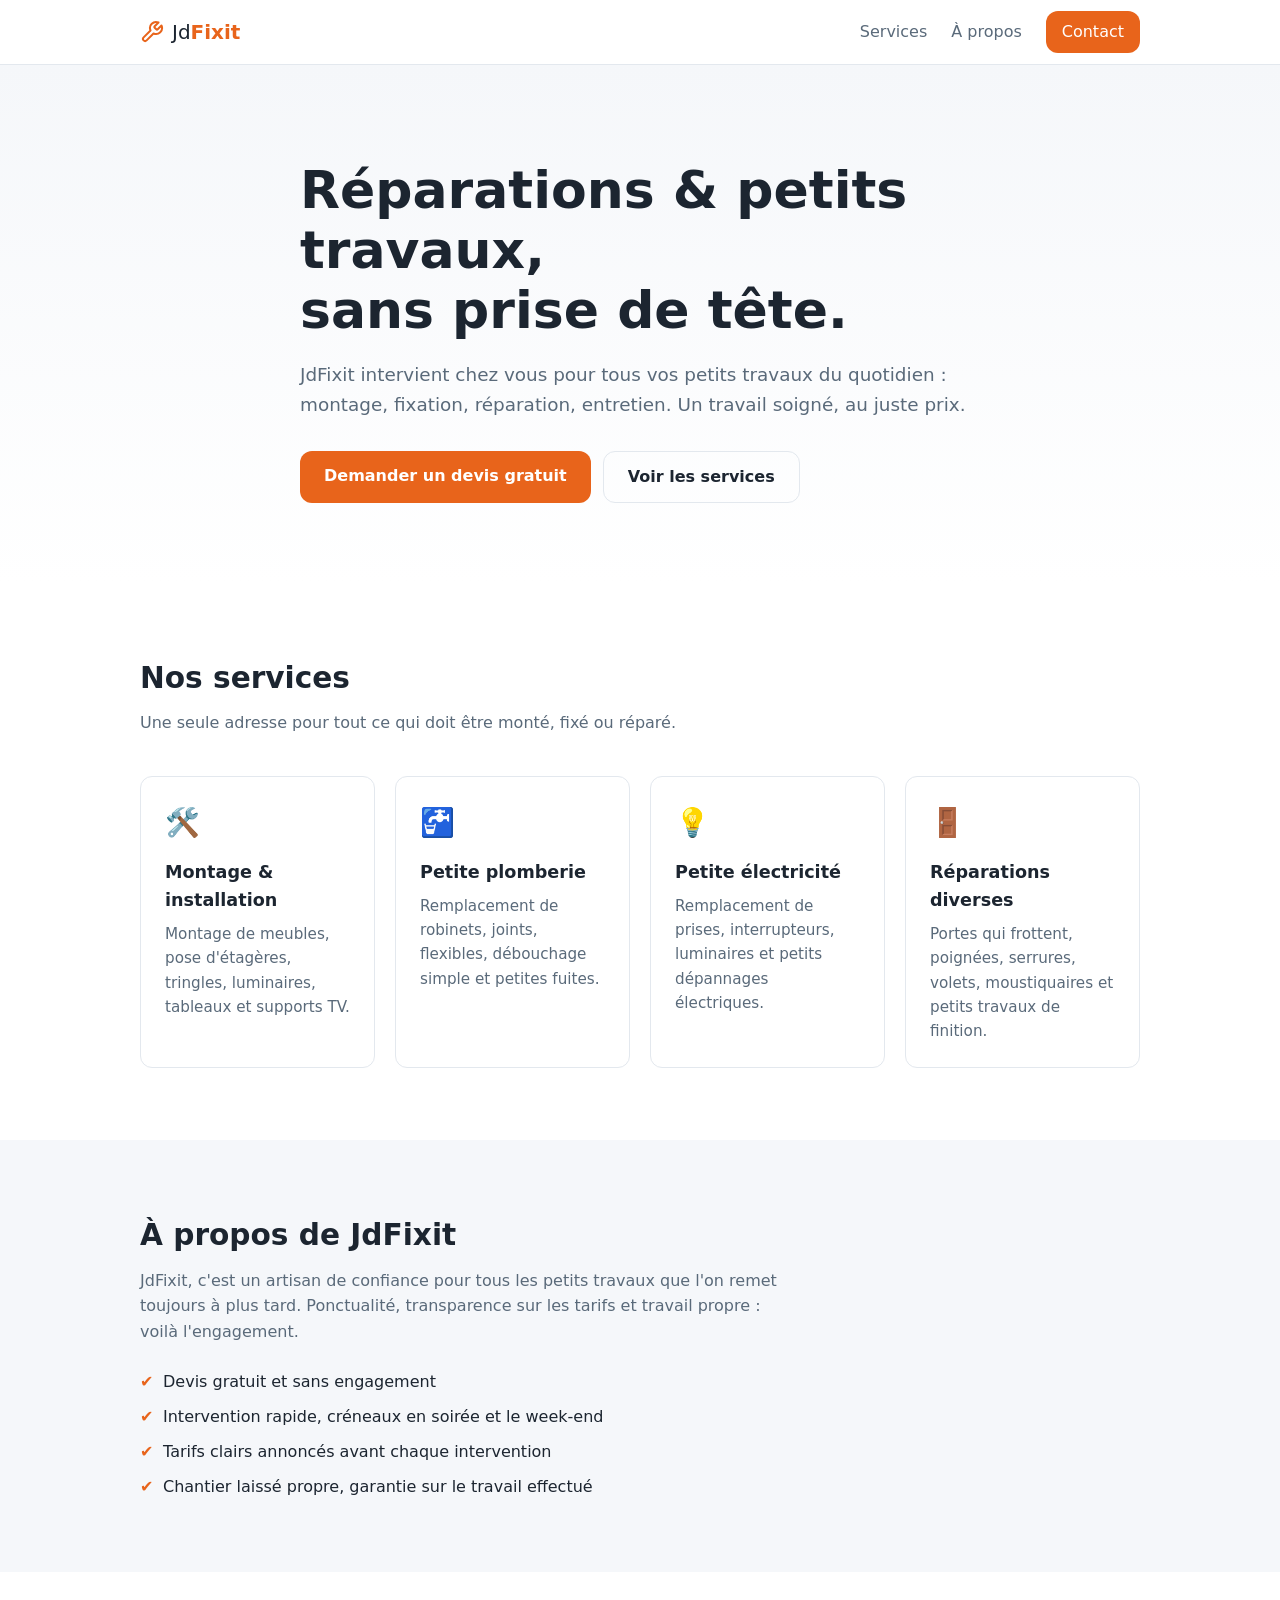
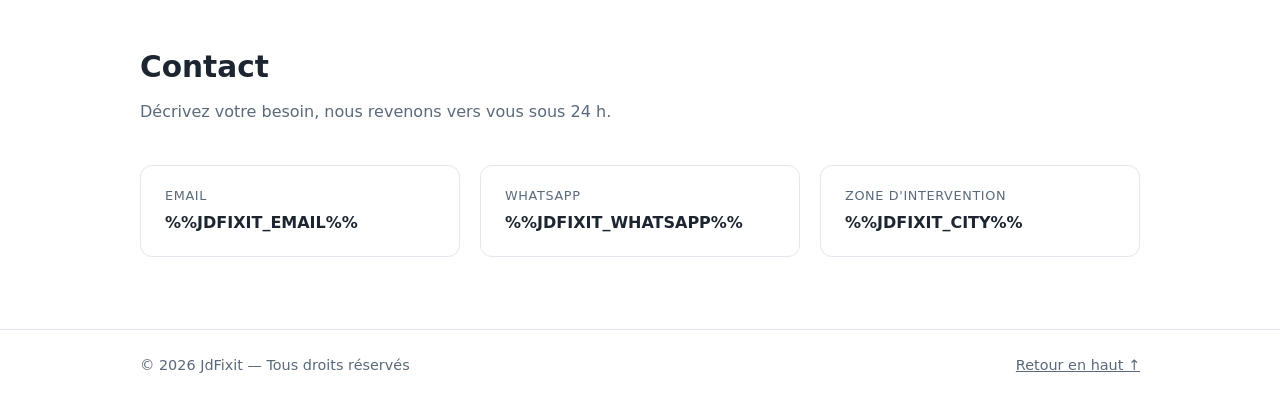
==== index.html @ 756364ed "Injection des coordonnées via variables d'environnement Vercel au build Les coordonnées (JDFIXIT_EMA" ====
<!DOCTYPE html>
<html lang="fr">
<head>
  <meta charset="UTF-8">
  <meta name="viewport" content="width=device-width, initial-scale=1.0">
  <meta name="description" content="JdFixit — Petits travaux, réparations et bricolage à domicile. Intervention rapide, travail soigné, devis gratuit.">
  <title>JdFixit — Réparations &amp; petits travaux à domicile</title>
  <link rel="icon" href="favicon.svg" type="image/svg+xml">
  <link rel="stylesheet" href="styles.css">
</head>
<body>

  <header class="site-header">
    <nav class="container nav">
      <a href="#" class="brand">
        <svg class="brand-icon" viewBox="0 0 24 24" fill="none" stroke="currentColor" stroke-width="2" stroke-linecap="round" stroke-linejoin="round" aria-hidden="true">
          <path d="M14.7 6.3a1 1 0 0 0 0 1.4l1.6 1.6a1 1 0 0 0 1.4 0l3.77-3.77a6 6 0 0 1-7.94 7.94l-6.91 6.91a2.12 2.12 0 0 1-3-3l6.91-6.91a6 6 0 0 1 7.94-7.94l-3.76 3.76z"/>
        </svg>
        <span>Jd<strong>Fixit</strong></span>
      </a>
      <ul class="nav-links">
        <li><a href="#services">Services</a></li>
        <li><a href="#apropos">À propos</a></li>
        <li><a href="#contact" class="btn btn-small">Contact</a></li>
      </ul>
    </nav>
  </header>

  <main>
    <section class="hero">
      <div class="container hero-inner">
        <h1>Réparations &amp; petits travaux,<br>sans prise de tête.</h1>
        <p class="lead">
          JdFixit intervient chez vous pour tous vos petits travaux du quotidien :
          montage, fixation, réparation, entretien. Un travail soigné, au juste prix.
        </p>
        <div class="hero-actions">
          <a href="#contact" class="btn">Demander un devis gratuit</a>
          <a href="#services" class="btn btn-ghost">Voir les services</a>
        </div>
      </div>
    </section>

    <section id="services" class="section">
      <div class="container">
        <h2>Nos services</h2>
        <p class="section-intro">Une seule adresse pour tout ce qui doit être monté, fixé ou réparé.</p>
        <div class="cards">
          <article class="card">
            <div class="card-icon">🛠️</div>
            <h3>Montage &amp; installation</h3>
            <p>Montage de meubles, pose d'étagères, tringles, luminaires, tableaux et supports TV.</p>
          </article>
          <article class="card">
            <div class="card-icon">🚰</div>
            <h3>Petite plomberie</h3>
            <p>Remplacement de robinets, joints, flexibles, débouchage simple et petites fuites.</p>
          </article>
          <article class="card">
            <div class="card-icon">💡</div>
            <h3>Petite électricité</h3>
            <p>Remplacement de prises, interrupteurs, luminaires et petits dépannages électriques.</p>
          </article>
          <article class="card">
            <div class="card-icon">🚪</div>
            <h3>Réparations diverses</h3>
            <p>Portes qui frottent, poignées, serrures, volets, moustiquaires et petits travaux de finition.</p>
          </article>
        </div>
      </div>
    </section>

    <section id="apropos" class="section section-alt">
      <div class="container about">
        <h2>À propos de JdFixit</h2>
        <p>
          JdFixit, c'est un artisan de confiance pour tous les petits travaux que l'on
          remet toujours à plus tard. Ponctualité, transparence sur les tarifs et
          travail propre : voilà l'engagement.
        </p>
        <ul class="checklist">
          <li>Devis gratuit et sans engagement</li>
          <li>Intervention rapide, créneaux en soirée et le week-end</li>
          <li>Tarifs clairs annoncés avant chaque intervention</li>
          <li>Chantier laissé propre, garantie sur le travail effectué</li>
        </ul>
      </div>
    </section>

    <section id="contact" class="section">
      <div class="container contact">
        <h2>Contact</h2>
        <p class="section-intro">Décrivez votre besoin, nous revenons vers vous sous 24&nbsp;h.</p>
        <div class="contact-grid">
          <a class="contact-item" href="mailto:%%JDFIXIT_EMAIL%%">
            <span class="contact-label">Email</span>
            <span class="contact-value">%%JDFIXIT_EMAIL%%</span>
          </a>
          <a class="contact-item" href="%%JDFIXIT_WHATSAPP_LINK%%" target="_blank" rel="noopener">
            <span class="contact-label">WhatsApp</span>
            <span class="contact-value">%%JDFIXIT_WHATSAPP%%</span>
          </a>
          <div class="contact-item">
            <span class="contact-label">Zone d'intervention</span>
            <span class="contact-value">%%JDFIXIT_CITY%%</span>
          </div>
        </div>
      </div>
    </section>
  </main>

  <footer class="site-footer">
    <div class="container footer-inner">
      <span>© 2026 JdFixit — Tous droits réservés</span>
      <a href="#">Retour en haut ↑</a>
    </div>
  </footer>

</body>
</html>
---- styles.css ----
:root {
  --bg: #ffffff;
  --bg-alt: #f5f7fa;
  --text: #1c2530;
  --text-muted: #5a6a7a;
  --accent: #e8641b;
  --accent-dark: #c94f0e;
  --border: #e3e8ee;
  --radius: 12px;
}

* { margin: 0; padding: 0; box-sizing: border-box; }

html { scroll-behavior: smooth; }

body {
  font-family: system-ui, -apple-system, "Segoe UI", Roboto, sans-serif;
  color: var(--text);
  background: var(--bg);
  line-height: 1.6;
}

.container {
  max-width: 1040px;
  margin: 0 auto;
  padding: 0 1.25rem;
}

/* Header */
.site-header {
  position: sticky;
  top: 0;
  background: rgba(255, 255, 255, 0.92);
  backdrop-filter: blur(8px);
  border-bottom: 1px solid var(--border);
  z-index: 10;
}

.nav {
  display: flex;
  align-items: center;
  justify-content: space-between;
  height: 64px;
}

.brand {
  display: flex;
  align-items: center;
  gap: 0.5rem;
  font-size: 1.25rem;
  text-decoration: none;
  color: var(--text);
}

.brand strong { color: var(--accent); }

.brand-icon {
  width: 24px;
  height: 24px;
  color: var(--accent);
}

.nav-links {
  display: flex;
  align-items: center;
  gap: 1.5rem;
  list-style: none;
}

.nav-links a {
  text-decoration: none;
  color: var(--text-muted);
  font-weight: 500;
}

.nav-links a:hover { color: var(--text); }

/* Buttons */
.btn {
  display: inline-block;
  background: var(--accent);
  color: #fff !important;
  padding: 0.75rem 1.5rem;
  border-radius: var(--radius);
  text-decoration: none;
  font-weight: 600;
  transition: background 0.15s ease;
}

.btn:hover { background: var(--accent-dark); }

.btn-small { padding: 0.5rem 1rem; }

.btn-ghost {
  background: transparent;
  color: var(--text) !important;
  border: 1px solid var(--border);
}

.btn-ghost:hover { background: var(--bg-alt); }

/* Hero */
.hero {
  padding: 6rem 0 5rem;
  background: linear-gradient(180deg, var(--bg-alt) 0%, var(--bg) 100%);
}

.hero-inner { max-width: 720px; }

.hero h1 {
  font-size: clamp(2rem, 5vw, 3.25rem);
  line-height: 1.15;
  margin-bottom: 1.25rem;
}

.lead {
  font-size: 1.15rem;
  color: var(--text-muted);
  margin-bottom: 2rem;
}

.hero-actions {
  display: flex;
  flex-wrap: wrap;
  gap: 0.75rem;
}

/* Sections */
.section { padding: 4.5rem 0; }

.section-alt { background: var(--bg-alt); }

.section h2 {
  font-size: 1.85rem;
  margin-bottom: 0.5rem;
}

.section-intro {
  color: var(--text-muted);
  margin-bottom: 2.5rem;
}

/* Service cards */
.cards {
  display: grid;
  grid-template-columns: repeat(auto-fit, minmax(220px, 1fr));
  gap: 1.25rem;
}

.card {
  border: 1px solid var(--border);
  border-radius: var(--radius);
  padding: 1.5rem;
  background: var(--bg);
}

.card-icon { font-size: 1.75rem; margin-bottom: 0.75rem; }

.card h3 { font-size: 1.1rem; margin-bottom: 0.5rem; }

.card p { color: var(--text-muted); font-size: 0.95rem; }

/* About */
.about p {
  max-width: 640px;
  color: var(--text-muted);
  margin-bottom: 1.5rem;
}

.checklist {
  list-style: none;
  display: grid;
  gap: 0.6rem;
}

.checklist li::before {
  content: "✔";
  color: var(--accent);
  font-weight: 700;
  margin-right: 0.6rem;
}

/* Contact */
.contact-grid {
  display: grid;
  grid-template-columns: repeat(auto-fit, minmax(220px, 1fr));
  gap: 1.25rem;
}

.contact-item {
  display: flex;
  flex-direction: column;
  gap: 0.25rem;
  border: 1px solid var(--border);
  border-radius: var(--radius);
  padding: 1.25rem 1.5rem;
  text-decoration: none;
  color: var(--text);
}

a.contact-item:hover { border-color: var(--accent); }

.contact-label {
  font-size: 0.8rem;
  text-transform: uppercase;
  letter-spacing: 0.05em;
  color: var(--text-muted);
}

.contact-value { font-weight: 600; }

/* Footer */
.site-footer {
  border-top: 1px solid var(--border);
  padding: 1.5rem 0;
  font-size: 0.9rem;
  color: var(--text-muted);
}

.footer-inner {
  display: flex;
  justify-content: space-between;
  flex-wrap: wrap;
  gap: 0.5rem;
}

.site-footer a { color: var(--text-muted); }

/* Mobile */
@media (max-width: 600px) {
  .nav-links { gap: 1rem; }
  .hero { padding: 4rem 0 3.5rem; }
  .section { padding: 3rem 0; }
}
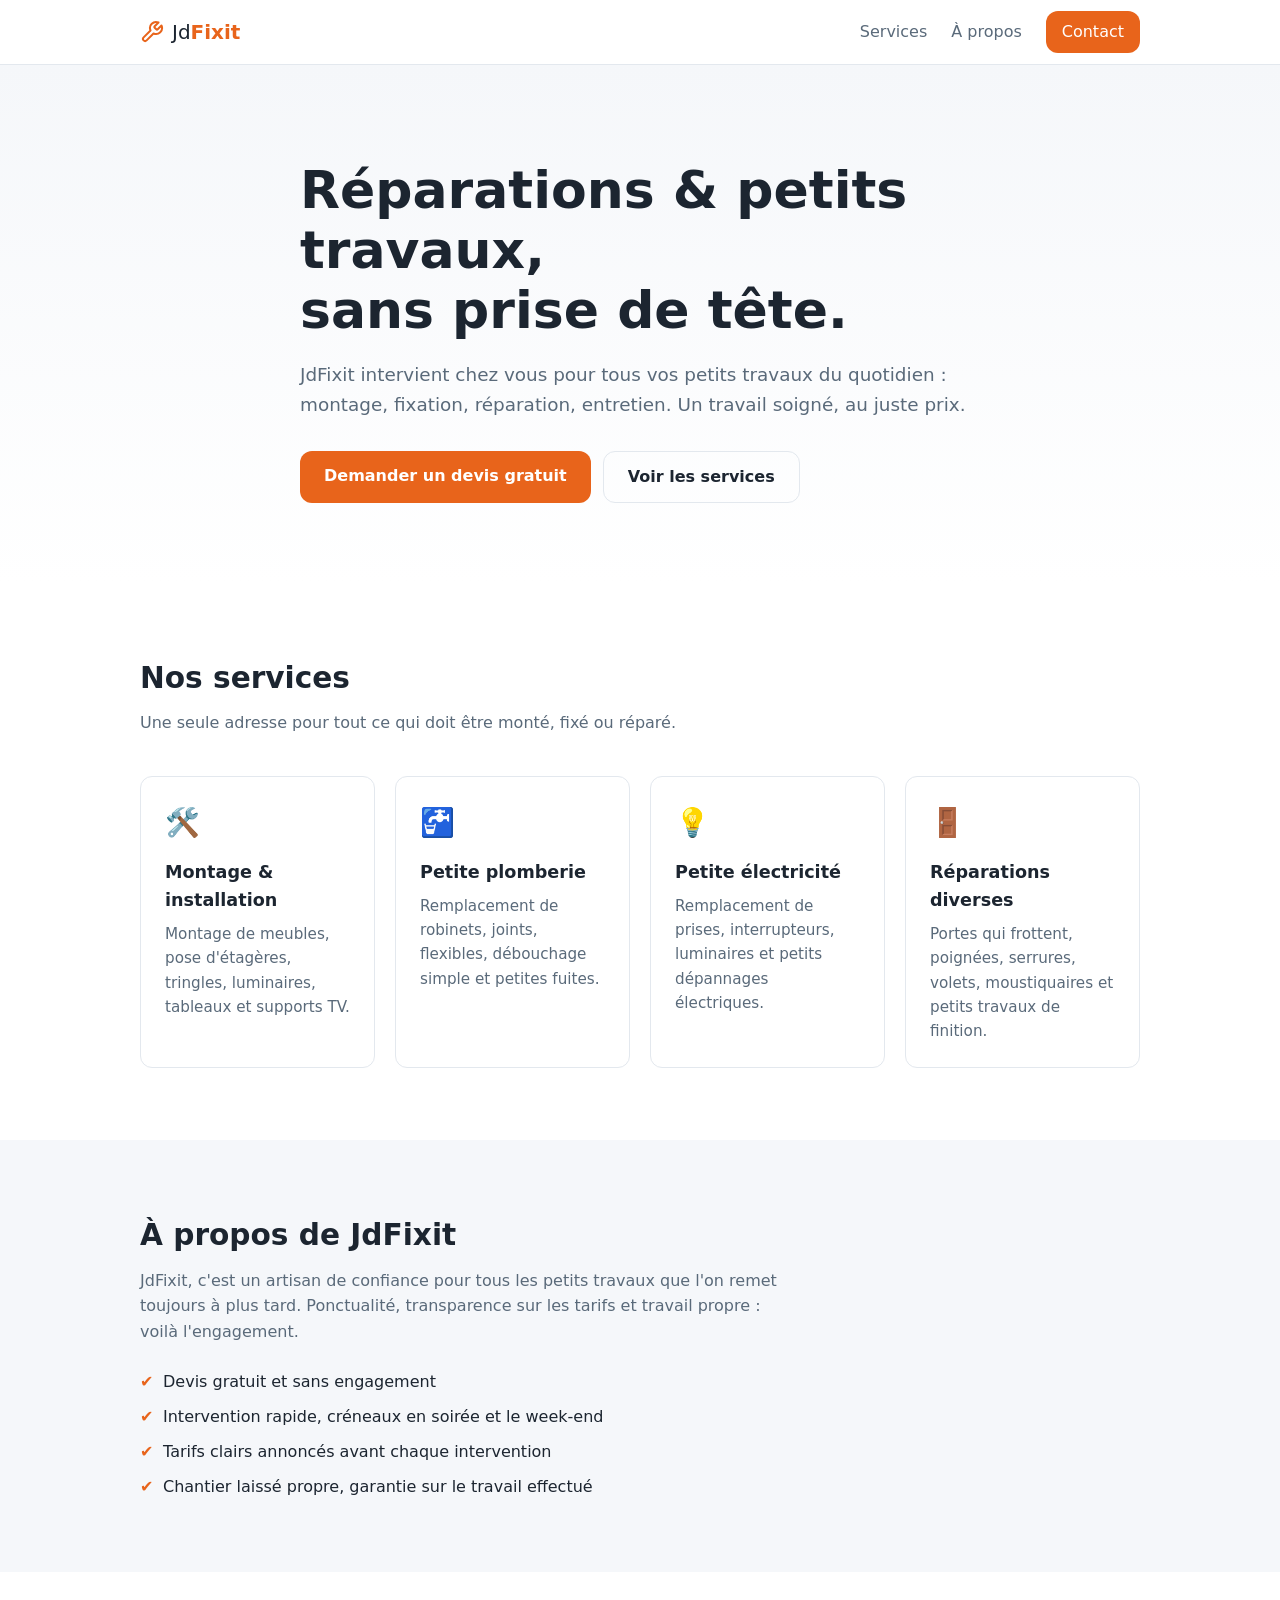
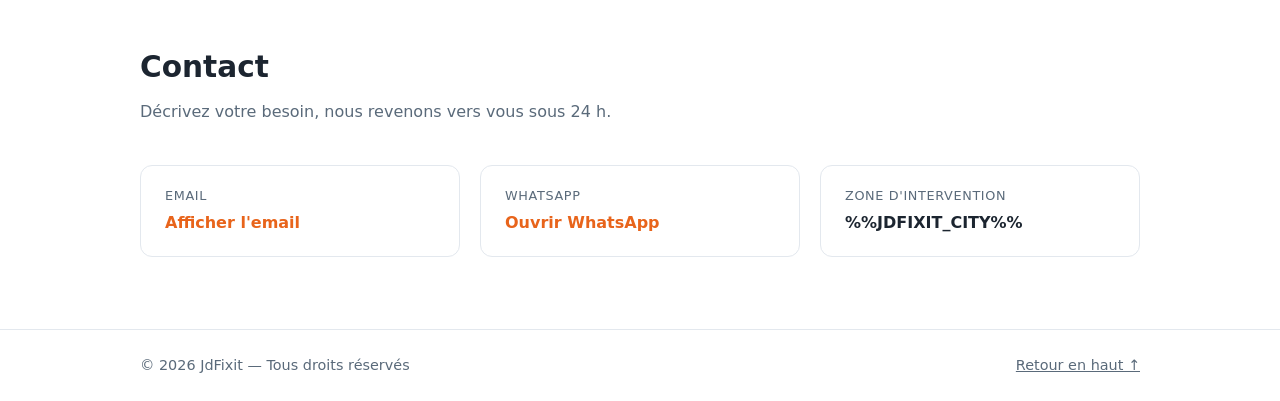
==== commit 48d6503b: "Protection anti-scraping des coordonnées de contact L'email et le numéro WhatsApp ne figurent plus e" ====
--- a/index.html
+++ b/index.html
@@ -91,20 +91,23 @@
       <div class="container contact">
         <h2>Contact</h2>
         <p class="section-intro">Décrivez votre besoin, nous revenons vers vous sous 24&nbsp;h.</p>
-        <div class="contact-grid">
-          <a class="contact-item" href="mailto:%%JDFIXIT_EMAIL%%">
+        <div class="contact-grid" id="contact-cards" data-e="%%JDFIXIT_EMAIL_ENC%%" data-w="%%JDFIXIT_WA_ENC%%">
+          <div class="contact-item">
             <span class="contact-label">Email</span>
-            <span class="contact-value">%%JDFIXIT_EMAIL%%</span>
-          </a>
-          <a class="contact-item" href="%%JDFIXIT_WHATSAPP_LINK%%" target="_blank" rel="noopener">
+            <button class="reveal-btn" id="reveal-email" type="button">Afficher l'email</button>
+          </div>
+          <div class="contact-item">
             <span class="contact-label">WhatsApp</span>
-            <span class="contact-value">%%JDFIXIT_WHATSAPP%%</span>
-          </a>
+            <button class="reveal-btn" id="open-whatsapp" type="button">Ouvrir WhatsApp</button>
+          </div>
           <div class="contact-item">
             <span class="contact-label">Zone d'intervention</span>
             <span class="contact-value">%%JDFIXIT_CITY%%</span>
           </div>
         </div>
+        <noscript>
+          <p class="section-intro">Activez JavaScript pour afficher les coordonnées de contact.</p>
+        </noscript>
       </div>
     </section>
   </main>
@@ -116,5 +119,26 @@
     </div>
   </footer>
 
+  <script>
+    (function () {
+      var grid = document.getElementById('contact-cards');
+      // Les coordonnées sont encodées (base64 inversé) pour ne jamais
+      // apparaître en clair dans le HTML servi aux scrapers.
+      var dec = function (s) { return atob(s).split('').reverse().join(''); };
+
+      document.getElementById('reveal-email').addEventListener('click', function () {
+        var email = dec(grid.dataset.e);
+        var a = document.createElement('a');
+        a.href = 'mailto:' + email;
+        a.textContent = email;
+        a.className = 'contact-value';
+        this.replaceWith(a);
+      });
+
+      document.getElementById('open-whatsapp').addEventListener('click', function () {
+        window.open('https://wa.me/' + dec(grid.dataset.w), '_blank', 'noopener');
+      });
+    })();
+  </script>
 </body>
 </html>
--- a/styles.css
+++ b/styles.css
@@ -209,6 +209,19 @@
 
 .contact-value { font-weight: 600; }
 
+.reveal-btn {
+  background: none;
+  border: none;
+  padding: 0;
+  font: inherit;
+  font-weight: 600;
+  color: var(--accent);
+  cursor: pointer;
+  text-align: left;
+}
+
+.reveal-btn:hover { text-decoration: underline; }
+
 /* Footer */
 .site-footer {
   border-top: 1px solid var(--border);
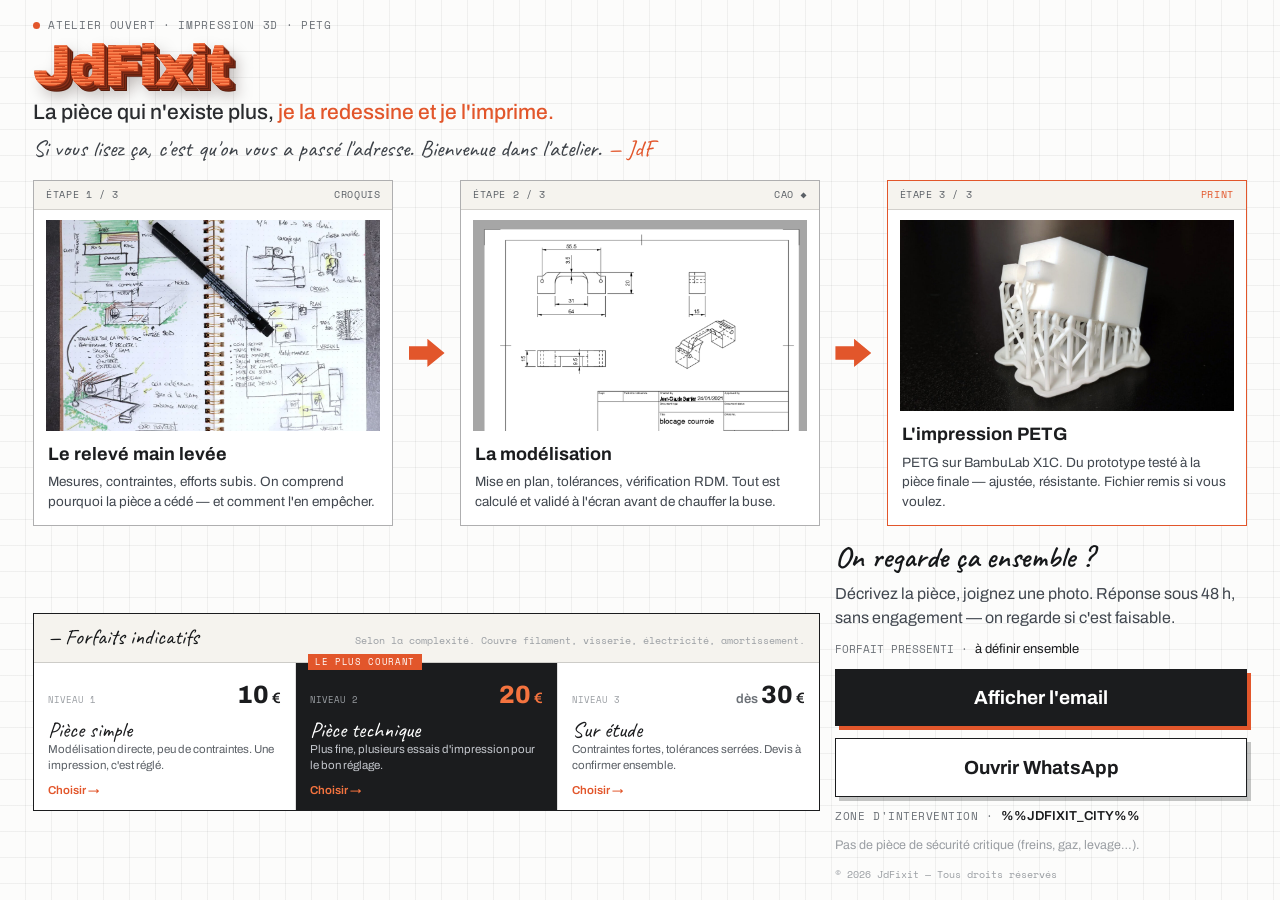
==== commit 7548d778: "Refonte du site selon le prototype Claude Design (atelier impression 3D) Le site reprend désormais l" ====
--- a/index.html
+++ b/index.html
@@ -3,121 +3,135 @@
 <head>
   <meta charset="UTF-8">
   <meta name="viewport" content="width=device-width, initial-scale=1.0">
-  <meta name="description" content="JdFixit — Petits travaux, réparations et bricolage à domicile. Intervention rapide, travail soigné, devis gratuit.">
-  <title>JdFixit — Réparations &amp; petits travaux à domicile</title>
+  <meta name="description" content="JdFixit — Atelier d'impression 3D. La pièce qui n'existe plus, je la redessine et je l'imprime : relevé coté, modélisation CAO, impression PETG. Forfaits dès 10 €.">
+  <title>JdFixit — La pièce qui n'existe plus, je la redessine et je l'imprime</title>
   <link rel="icon" href="favicon.svg" type="image/svg+xml">
+  <link rel="preconnect" href="https://fonts.googleapis.com">
+  <link rel="preconnect" href="https://fonts.gstatic.com" crossorigin>
+  <link href="https://fonts.googleapis.com/css2?family=Caveat:wght@400;500;600;700&family=Archivo:wght@300;400;500;600;700;800;900&family=Space+Mono:wght@400;700&display=swap" rel="stylesheet">
   <link rel="stylesheet" href="styles.css">
 </head>
 <body>
 
-  <header class="site-header">
-    <nav class="container nav">
-      <a href="#" class="brand">
-        <svg class="brand-icon" viewBox="0 0 24 24" fill="none" stroke="currentColor" stroke-width="2" stroke-linecap="round" stroke-linejoin="round" aria-hidden="true">
-          <path d="M14.7 6.3a1 1 0 0 0 0 1.4l1.6 1.6a1 1 0 0 0 1.4 0l3.77-3.77a6 6 0 0 1-7.94 7.94l-6.91 6.91a2.12 2.12 0 0 1-3-3l6.91-6.91a6 6 0 0 1 7.94-7.94l-3.76 3.76z"/>
-        </svg>
-        <span>Jd<strong>Fixit</strong></span>
-      </a>
-      <ul class="nav-links">
-        <li><a href="#services">Services</a></li>
-        <li><a href="#apropos">À propos</a></li>
-        <li><a href="#contact" class="btn btn-small">Contact</a></li>
-      </ul>
-    </nav>
+  <!-- En-tête mobile : logo + compteur + barre de progression -->
+  <header class="m-header">
+    <div class="m-header-row">
+      <span class="logo logo-header"><span class="logo-base">JdFixit</span><span class="logo-top" aria-hidden="true">JdFixit</span></span>
+      <span class="m-counter mono" id="panel-counter">01 / 06</span>
+    </div>
+    <div class="m-progress"><div class="m-progress-fill" id="panel-progress"></div></div>
   </header>
 
-  <main>
-    <section class="hero">
-      <div class="container hero-inner">
-        <h1>Réparations &amp; petits travaux,<br>sans prise de tête.</h1>
-        <p class="lead">
-          JdFixit intervient chez vous pour tous vos petits travaux du quotidien :
-          montage, fixation, réparation, entretien. Un travail soigné, au juste prix.
-        </p>
-        <div class="hero-actions">
-          <a href="#contact" class="btn">Demander un devis gratuit</a>
-          <a href="#services" class="btn btn-ghost">Voir les services</a>
+  <main class="track" id="track">
+
+    <!-- Panneau 1 · identité -->
+    <section class="panel p-hero">
+      <p class="badge mono">ATELIER OUVERT · IMPRESSION 3D · PETG</p>
+      <h1 class="logo logo-hero"><span class="logo-base">JdFixit</span><span class="logo-top" aria-hidden="true">JdFixit</span></h1>
+      <p class="tagline">La pièce qui n'existe plus, <span class="accent">je la redessine et je l'imprime.</span></p>
+      <p class="note hand">Si vous lisez ça, c'est qu'on vous a passé l'adresse. Bienvenue dans l'atelier. <span class="accent">— JdF</span></p>
+      <p class="swipe-hint mono" aria-hidden="true"><span>GLISSEZ POUR SUIVRE LE PROCÉDÉ</span><span class="swipe-arrow">→</span></p>
+    </section>
+
+    <!-- Panneau 2 · étape 1 -->
+    <section class="panel p-step">
+      <span class="step-num" aria-hidden="true">1</span>
+      <article class="step">
+        <header class="step-head mono"><span>ÉTAPE 1 / 3</span><span class="sh-sep" aria-hidden="true">·</span><span>CROQUIS</span></header>
+        <figure class="step-figure"><img src="assets/etape-1-croquis.webp" alt="Croquis coté à main levée de la pièce à refaire"></figure>
+        <div class="step-body">
+          <h3>Le relevé main levée</h3>
+          <p>Mesures, contraintes, efforts subis. On comprend pourquoi la pièce a cédé — et comment l'en empêcher.</p>
+        </div>
+      </article>
+    </section>
+
+    <div class="step-arrow arrow-1" aria-hidden="true"></div>
+
+    <!-- Panneau 3 · étape 2 -->
+    <section class="panel p-step">
+      <span class="step-num" aria-hidden="true">2</span>
+      <article class="step">
+        <header class="step-head mono"><span>ÉTAPE 2 / 3</span><span class="sh-sep" aria-hidden="true">·</span><span>CAO ◆</span></header>
+        <figure class="step-figure"><img src="assets/etape-2-cao.png" alt="Modélisation CAO et mise en plan de la pièce"></figure>
+        <div class="step-body">
+          <h3>La modélisation</h3>
+          <p>Mise en plan, tolérances, vérification RDM. Tout est calculé et validé à l'écran avant de chauffer la buse.</p>
+        </div>
+      </article>
+    </section>
+
+    <div class="step-arrow arrow-2" aria-hidden="true"></div>
+
+    <!-- Panneau 4 · étape 3 -->
+    <section class="panel p-step">
+      <span class="step-num step-num-accent" aria-hidden="true">3</span>
+      <article class="step step-final">
+        <header class="step-head mono"><span>ÉTAPE 3 / 3</span><span class="sh-sep" aria-hidden="true">·</span><span class="accent">PRINT</span></header>
+        <figure class="step-figure"><img src="assets/etape-3-print.jpg" alt="Pièce imprimée en PETG"></figure>
+        <div class="step-body">
+          <h3>L'impression PETG</h3>
+          <p>PETG sur BambuLab X1C. Du prototype testé à la pièce finale — ajustée, résistante. Fichier remis si vous voulez.</p>
+        </div>
+      </article>
+    </section>
+
+    <!-- Panneau 5 · forfaits -->
+    <section class="panel p-plans">
+      <div class="plans-card">
+        <div class="plans-head">
+          <span class="hand plans-title">— Forfaits indicatifs</span>
+          <span class="mono plans-note">Selon la complexité. Couvre filament, visserie, électricité, amortissement.</span>
+        </div>
+        <div class="plans-grid">
+          <button class="plan" type="button">
+            <span class="plan-row"><span class="plan-num mono">NIVEAU 1</span><span class="plan-price">10<small> €</small></span></span>
+            <span class="plan-name hand">Pièce simple</span>
+            <span class="plan-desc">Modélisation directe, peu de contraintes. Une impression, c'est réglé.</span>
+            <span class="plan-pick">Choisir →</span>
+          </button>
+          <button class="plan plan-dark" type="button">
+            <span class="plan-flag mono">LE PLUS COURANT</span>
+            <span class="plan-row"><span class="plan-num mono">NIVEAU 2</span><span class="plan-price">20<small> €</small></span></span>
+            <span class="plan-name hand">Pièce technique</span>
+            <span class="plan-desc">Plus fine, plusieurs essais d'impression pour le bon réglage.</span>
+            <span class="plan-pick">Choisir →</span>
+          </button>
+          <button class="plan" type="button">
+            <span class="plan-row"><span class="plan-num mono">NIVEAU 3</span><span class="plan-price"><small class="plan-des">dès </small>30<small> €</small></span></span>
+            <span class="plan-name hand">Sur étude</span>
+            <span class="plan-desc">Contraintes fortes, tolérances serrées. Devis à confirmer ensemble.</span>
+            <span class="plan-pick">Choisir →</span>
+          </button>
         </div>
       </div>
     </section>
 
-    <section id="services" class="section">
-      <div class="container">
-        <h2>Nos services</h2>
-        <p class="section-intro">Une seule adresse pour tout ce qui doit être monté, fixé ou réparé.</p>
-        <div class="cards">
-          <article class="card">
-            <div class="card-icon">🛠️</div>
-            <h3>Montage &amp; installation</h3>
-            <p>Montage de meubles, pose d'étagères, tringles, luminaires, tableaux et supports TV.</p>
-          </article>
-          <article class="card">
-            <div class="card-icon">🚰</div>
-            <h3>Petite plomberie</h3>
-            <p>Remplacement de robinets, joints, flexibles, débouchage simple et petites fuites.</p>
-          </article>
-          <article class="card">
-            <div class="card-icon">💡</div>
-            <h3>Petite électricité</h3>
-            <p>Remplacement de prises, interrupteurs, luminaires et petits dépannages électriques.</p>
-          </article>
-          <article class="card">
-            <div class="card-icon">🚪</div>
-            <h3>Réparations diverses</h3>
-            <p>Portes qui frottent, poignées, serrures, volets, moustiquaires et petits travaux de finition.</p>
-          </article>
-        </div>
+    <!-- Panneau 6 · contact -->
+    <section class="panel p-contact" id="contact">
+      <h2 class="contact-title hand">On regarde ça ensemble ?</h2>
+      <p class="contact-text">Décrivez la pièce, joignez une photo. Réponse sous 48&nbsp;h, sans engagement — on regarde si c'est faisable.</p>
+      <p class="sel-hint mono">FORFAIT PRESSENTI · <span id="sel-line">à définir ensemble</span></p>
+      <div class="contact-actions" id="contact-cards" data-e="%%JDFIXIT_EMAIL_ENC%%" data-w="%%JDFIXIT_WA_ENC%%">
+        <button class="btn-block" id="reveal-email" type="button">Afficher l'email</button>
+        <button class="btn-block btn-block-alt" id="open-whatsapp" type="button">Ouvrir WhatsApp</button>
       </div>
-    </section>
-
-    <section id="apropos" class="section section-alt">
-      <div class="container about">
-        <h2>À propos de JdFixit</h2>
-        <p>
-          JdFixit, c'est un artisan de confiance pour tous les petits travaux que l'on
-          remet toujours à plus tard. Ponctualité, transparence sur les tarifs et
-          travail propre : voilà l'engagement.
-        </p>
-        <ul class="checklist">
-          <li>Devis gratuit et sans engagement</li>
-          <li>Intervention rapide, créneaux en soirée et le week-end</li>
-          <li>Tarifs clairs annoncés avant chaque intervention</li>
-          <li>Chantier laissé propre, garantie sur le travail effectué</li>
-        </ul>
-      </div>
-    </section>
-
-    <section id="contact" class="section">
-      <div class="container contact">
-        <h2>Contact</h2>
-        <p class="section-intro">Décrivez votre besoin, nous revenons vers vous sous 24&nbsp;h.</p>
-        <div class="contact-grid" id="contact-cards" data-e="%%JDFIXIT_EMAIL_ENC%%" data-w="%%JDFIXIT_WA_ENC%%">
-          <div class="contact-item">
-            <span class="contact-label">Email</span>
-            <button class="reveal-btn" id="reveal-email" type="button">Afficher l'email</button>
-          </div>
-          <div class="contact-item">
-            <span class="contact-label">WhatsApp</span>
-            <button class="reveal-btn" id="open-whatsapp" type="button">Ouvrir WhatsApp</button>
-          </div>
-          <div class="contact-item">
-            <span class="contact-label">Zone d'intervention</span>
-            <span class="contact-value">%%JDFIXIT_CITY%%</span>
-          </div>
-        </div>
-        <noscript>
-          <p class="section-intro">Activez JavaScript pour afficher les coordonnées de contact.</p>
-        </noscript>
-      </div>
-    </section>
+      <noscript>
+        <p class="contact-text">Activez JavaScript pour afficher les coordonnées de contact.</p>
+      </noscript>
+      <p class="zone-line mono">ZONE D'INTERVENTION · <span class="zone-value">%%JDFIXIT_CITY%%</span></p>
+      <p class="disclaimer">Pas de pièce de sécurité critique (freins, gaz, levage…).</p>
+      <p class="copyright mono">© 2026 JdFixit — Tous droits réservés</p>
+    </section>
+
   </main>
 
-  <footer class="site-footer">
-    <div class="container footer-inner">
-      <span>© 2026 JdFixit — Tous droits réservés</span>
-      <a href="#">Retour en haut ↑</a>
-    </div>
-  </footer>
+  <!-- Flèches de navigation mobile -->
+  <button class="nav-arrow nav-prev is-hidden" id="nav-prev" type="button" aria-label="Écran précédent">‹</button>
+  <button class="nav-arrow nav-next" id="nav-next" type="button" aria-label="Écran suivant">
+    <span class="disc" aria-hidden="true">›</span>
+    <span class="lbl mono" aria-hidden="true">GLISSER</span>
+  </button>
 
   <script>
     (function () {
@@ -139,6 +153,64 @@
         window.open('https://wa.me/' + dec(grid.dataset.w), '_blank', 'noopener');
       });
     })();
+
+    (function () {
+      // Sélection d'un forfait : met à jour les libellés et la ligne
+      // « FORFAIT PRESSENTI » de l'écran contact.
+      var LEVELS = [
+        'Niveau 1 — Pièce simple (10 €)',
+        'Niveau 2 — Pièce technique (20 €)',
+        'Niveau 3 — Sur étude (dès 30 €)'
+      ];
+      var plans = [].slice.call(document.querySelectorAll('.plan'));
+      var selLine = document.getElementById('sel-line');
+      var sel = null;
+
+      plans.forEach(function (plan, i) {
+        plan.addEventListener('click', function () {
+          sel = sel === i ? null : i;
+          plans.forEach(function (p, j) {
+            p.classList.toggle('selected', sel === j);
+            p.querySelector('.plan-pick').textContent = sel === j ? '✓ Sélectionné' : 'Choisir →';
+          });
+          selLine.textContent = sel === null ? 'à définir ensemble' : LEVELS[sel];
+        });
+      });
+    })();
+
+    (function () {
+      // Navigation mobile : compteur, barre de progression et flèches
+      // suivent la piste horizontale (scroll-snap). Sur desktop la piste
+      // ne défile pas, ces éléments sont masqués par le CSS.
+      var track = document.getElementById('track');
+      var counter = document.getElementById('panel-counter');
+      var fill = document.getElementById('panel-progress');
+      var prev = document.getElementById('nav-prev');
+      var next = document.getElementById('nav-next');
+      var COUNT = 6;
+
+      function index() {
+        return Math.min(COUNT - 1, Math.max(0, Math.round(track.scrollLeft / track.clientWidth)));
+      }
+
+      function sync() {
+        var i = index();
+        counter.textContent = ('0' + (i + 1)).slice(-2) + ' / 0' + COUNT;
+        fill.style.width = ((i + 1) / COUNT * 100) + '%';
+        prev.classList.toggle('is-hidden', i === 0);
+        next.classList.toggle('is-hidden', i === COUNT - 1);
+      }
+
+      function go(delta) {
+        track.scrollTo({ left: (index() + delta) * track.clientWidth, behavior: 'smooth' });
+      }
+
+      track.addEventListener('scroll', sync, { passive: true });
+      window.addEventListener('resize', sync);
+      prev.addEventListener('click', function () { go(-1); });
+      next.addEventListener('click', function () { go(1); });
+      sync();
+    })();
   </script>
 </body>
 </html>
--- a/styles.css
+++ b/styles.css
@@ -1,247 +1,592 @@
+/* ==========================================================================
+   JdFixit — atelier d'impression 3D
+   Design tokens et esthétique repris du prototype Claude Design
+   (JdFixit v2 pour desktop, JdFixit Mobile pour le flux horizontal).
+   ========================================================================== */
+
 :root {
-  --bg: #ffffff;
-  --bg-alt: #f5f7fa;
-  --text: #1c2530;
-  --text-muted: #5a6a7a;
-  --accent: #e8641b;
-  --accent-dark: #c94f0e;
-  --border: #e3e8ee;
-  --radius: 12px;
+  --ink: #1b1c1e;
+  --ink-2: #2a2c2f;
+  --ink-3: #41474f;
+  --ink-4: #5b6066;
+  --ink-5: #6c7177;
+  --ink-6: #9a9ea3;
+  --paper: #fcfcfb;
+  --paper-2: #f5f3ee;
+  --paper-sel: #fdf3ee;
+  --accent: #e2562b;
+  --accent-dark: #c2461f;
+  --accent-light: #f4733f;
+  --line: rgba(27, 28, 30, 0.35);
+  --line-soft: rgba(27, 28, 30, 0.16);
 }
 
 * { margin: 0; padding: 0; box-sizing: border-box; }
 
-html { scroll-behavior: smooth; }
-
 body {
-  font-family: system-ui, -apple-system, "Segoe UI", Roboto, sans-serif;
-  color: var(--text);
-  background: var(--bg);
-  line-height: 1.6;
-}
-
-.container {
-  max-width: 1040px;
-  margin: 0 auto;
-  padding: 0 1.25rem;
-}
-
-/* Header */
-.site-header {
-  position: sticky;
+  font-family: Archivo, system-ui, sans-serif;
+  color: var(--ink);
+  background-color: var(--paper);
+  background-image:
+    linear-gradient(rgba(27, 28, 30, 0.055) 1px, transparent 1px),
+    linear-gradient(90deg, rgba(27, 28, 30, 0.055) 1px, transparent 1px);
+  background-size: 26px 26px;
+  background-position: -1px -1px;
+  -webkit-font-smoothing: antialiased;
+  text-rendering: optimizeLegibility;
+  line-height: 1.45;
+}
+
+a { color: var(--accent); }
+a:hover { color: var(--accent-dark); }
+::selection { background: #f6d2c2; }
+
+.mono { font-family: 'Space Mono', monospace; }
+.hand { font-family: Caveat, cursive; }
+.accent { color: var(--accent); }
+
+@keyframes jdNudge { 0%, 100% { transform: translateX(0); } 50% { transform: translateX(6px); } }
+@keyframes jdNudgeL { 0%, 100% { transform: translateX(0); } 50% { transform: translateX(-6px); } }
+
+/* Logo 3D empilé -------------------------------------------------------- */
+.logo {
+  position: relative;
+  display: inline-block;
+  font-family: Archivo, sans-serif;
+  font-weight: 900;
+  letter-spacing: -0.045em;
+  line-height: 0.84;
+}
+.logo-base {
+  display: block;
+  color: #c9481f;
+  text-shadow:
+    1px 1px 0 #9a3319, 2px 2px 0 #6e2413, 3px 3px 0 #8a2f18,
+    4px 4px 0 #5e200f, 5px 5px 0 #7e2b16, 6px 6px 0 #551c0d,
+    8px 9px 16px rgba(30, 10, 5, 0.35);
+}
+.logo-top {
+  position: absolute;
   top: 0;
-  background: rgba(255, 255, 255, 0.92);
-  backdrop-filter: blur(8px);
-  border-bottom: 1px solid var(--border);
-  z-index: 10;
-}
-
-.nav {
-  display: flex;
+  left: 0;
+  background: repeating-linear-gradient(178deg, #fb8552 0 0.9px, #f26c3c 0.9px 1.7px, #e2562b 1.7px 2.7px, #c74a22 2.7px 3.2px);
+  -webkit-background-clip: text;
+  background-clip: text;
+  color: transparent;
+}
+.logo-hero { font-size: clamp(44px, 6.4vh, 62px); }
+.logo-header { font-size: 22px; }
+.logo-header .logo-base {
+  text-shadow: 1px 1px 0 #7e2b16, 2px 2px 0 #551c0d;
+}
+
+/* Identité --------------------------------------------------------------- */
+.badge {
+  display: inline-flex;
   align-items: center;
+  gap: 8px;
+  font-size: 11px;
+  letter-spacing: 0.06em;
+  color: var(--ink-5);
+}
+.badge::before {
+  content: "";
+  width: 7px;
+  height: 7px;
+  border-radius: 99px;
+  background: var(--accent);
+}
+.tagline {
+  font-weight: 500;
+  font-size: clamp(16px, 2.4vh, 21px);
+  line-height: 1.35;
+  color: var(--ink-2);
+}
+.note {
+  font-size: clamp(19px, 2.6vh, 23px);
+  line-height: 1.25;
+  color: #3c4147;
+}
+.swipe-hint {
+  display: flex;
+  align-items: center;
+  gap: 10px;
+  font-size: 11px;
+  letter-spacing: 0.04em;
+  color: var(--accent);
+}
+.swipe-arrow {
+  display: inline-flex;
+  font-size: 16px;
+  animation: jdNudge 1.1s ease-in-out infinite;
+}
+
+/* Étapes ------------------------------------------------------------------ */
+.step {
+  background: #fff;
+  border: 1.5px solid var(--line);
+  display: flex;
+  flex-direction: column;
+  min-height: 0;
+  transition: border-color 0.2s;
+  position: relative;
+  z-index: 1;
+}
+.step:hover { border-color: var(--accent); }
+.step-final { border-color: var(--accent); }
+.step-head {
+  display: flex;
   justify-content: space-between;
-  height: 64px;
-}
-
-.brand {
-  display: flex;
   align-items: center;
-  gap: 0.5rem;
-  font-size: 1.25rem;
+  padding: 7px 12px;
+  background: var(--paper-2);
+  border-bottom: 1px solid var(--line-soft);
+  font-size: 10px;
+  letter-spacing: 0.06em;
+  color: var(--ink-4);
+}
+.sh-sep { display: none; }
+.step-figure {
+  flex: 1;
+  min-height: 140px;
+  margin: 10px 12px 0;
+  position: relative;
+  overflow: hidden;
+  background: #fff;
+}
+.step-figure img {
+  position: absolute;
+  inset: 0;
+  width: 100%;
+  height: 100%;
+  object-fit: cover;
+}
+.step-body { padding: 10px 14px 14px; }
+.step-body h3 {
+  font-weight: 700;
+  font-size: clamp(15px, 2vh, 18px);
+  margin-bottom: 5px;
+}
+.step-body p {
+  font-size: clamp(12px, 1.6vh, 13.5px);
+  line-height: 1.45;
+  color: var(--ink-3);
+}
+.step-num {
+  display: none;
+  position: absolute;
+  top: 2px;
+  right: 16px;
+  font-family: Archivo, sans-serif;
+  font-weight: 900;
+  font-size: 170px;
+  line-height: 0.7;
+  color: rgba(27, 28, 30, 0.05);
+  z-index: 0;
+  pointer-events: none;
+}
+.step-num-accent { color: rgba(226, 86, 43, 0.12); }
+
+.step-arrow {
+  align-self: center;
+  width: clamp(26px, 2.8vw, 42px);
+  height: clamp(20px, 2.2vw, 32px);
+  background: var(--accent);
+  clip-path: polygon(0 26%, 52% 26%, 52% 0, 100% 50%, 52% 100%, 52% 74%, 0 74%);
+}
+
+/* Forfaits ---------------------------------------------------------------- */
+.plans-card {
+  background: #fff;
+  border: 1.5px solid var(--ink);
+}
+.plans-head {
+  display: flex;
+  justify-content: space-between;
+  align-items: baseline;
+  gap: 12px;
+  padding: 8px 14px;
+  border-bottom: 1px solid rgba(27, 28, 30, 0.18);
+  background: var(--paper-2);
+}
+.plans-title { font-size: 22px; color: #16181a; }
+.plans-note {
+  font-size: 9.5px;
+  color: var(--ink-6);
+  text-align: right;
+}
+.plans-grid {
+  display: grid;
+  grid-template-columns: repeat(3, 1fr);
+}
+.plan {
+  appearance: none;
+  border: none;
+  font: inherit;
+  text-align: left;
+  cursor: pointer;
+  padding: 12px 14px;
+  background: #fff;
+  transition: background 0.15s;
+  display: flex;
+  flex-direction: column;
+  align-items: flex-start;
+  color: var(--ink);
+}
+.plan:nth-child(1) { border-right: 1px solid rgba(27, 28, 30, 0.14); }
+.plan:nth-child(3) { border-left: 1px solid rgba(27, 28, 30, 0.14); }
+.plan:hover, .plan.selected { background: var(--paper-sel); }
+.plan-row {
+  width: 100%;
+  display: flex;
+  justify-content: space-between;
+  align-items: baseline;
+  gap: 8px;
+}
+.plan-num { font-size: 9px; color: var(--ink-6); margin-bottom: 6px; }
+.plan-name { font-family: Caveat, cursive; font-size: 22px; line-height: 1; }
+.plan-price {
+  font-weight: 800;
+  font-size: 25px;
+  margin: 2px 0 6px;
+}
+.plan-price small { font-size: 15px; font-weight: 600; }
+.plan-price .plan-des { font-size: 13px; font-weight: 600; color: var(--ink-5); }
+.plan-desc {
+  font-size: 11.5px;
+  line-height: 1.4;
+  color: var(--ink-4);
+  margin-bottom: 8px;
+}
+.plan-pick { font-weight: 600; font-size: 11.5px; color: var(--accent); }
+
+.plan-dark { background: var(--ink); position: relative; color: #fff; }
+.plan-dark:hover, .plan-dark.selected { background: var(--ink); }
+.plan-dark .plan-name { color: #fff; }
+.plan-dark .plan-price { color: var(--accent-light); }
+.plan-dark .plan-desc { color: #c3c6cc; }
+.plan-dark .plan-pick { color: var(--accent-light); }
+.plan-flag {
+  position: absolute;
+  top: -9px;
+  left: 12px;
+  font-size: 8.5px;
+  letter-spacing: 0.08em;
+  background: var(--accent);
+  color: #fff;
+  padding: 2px 7px;
+}
+
+/* Contact ------------------------------------------------------------------ */
+.contact-title {
+  font-weight: 600;
+  font-size: clamp(30px, 4vh, 36px);
+  line-height: 1;
+  color: #16181a;
+}
+.contact-text {
+  font-size: clamp(14px, 2vh, 16px);
+  line-height: 1.5;
+  color: var(--ink-3);
+}
+.sel-hint {
+  font-size: 10.5px;
+  color: var(--ink-5);
+}
+.sel-hint span { font-family: Archivo, sans-serif; font-size: 13px; color: var(--ink); }
+.contact-actions {
+  display: flex;
+  flex-direction: column;
+  gap: 12px;
+}
+.btn-block {
+  appearance: none;
+  display: block;
+  width: 100%;
+  border: none;
+  cursor: pointer;
+  text-align: center;
+  font-family: Archivo, sans-serif;
+  font-weight: 700;
+  font-size: clamp(16px, 2.4vh, 19px);
+  color: #fff;
+  background: var(--ink);
+  padding: clamp(14px, 2.2vh, 18px);
+  box-shadow: 4px 4px 0 var(--accent);
+}
+.btn-block:hover {
+  background: var(--accent);
+  box-shadow: 4px 4px 0 var(--ink);
+}
+.btn-block-alt {
+  background: #fff;
+  color: var(--ink);
+  border: 1.5px solid var(--ink);
+  box-shadow: 4px 4px 0 rgba(27, 28, 30, 0.25);
+}
+.btn-block-alt:hover {
+  background: var(--paper-sel);
+  color: var(--ink);
+  border-color: var(--accent);
+  box-shadow: 4px 4px 0 var(--accent);
+}
+.contact-value {
+  display: block;
+  width: 100%;
+  text-align: center;
+  font-family: 'Space Mono', monospace;
+  font-weight: 700;
+  font-size: clamp(14px, 2.2vh, 17px);
+  color: var(--ink);
+  background: #fff;
+  border: 1.5px solid var(--ink);
+  padding: clamp(14px, 2.2vh, 18px);
+  box-shadow: 4px 4px 0 var(--accent);
   text-decoration: none;
-  color: var(--text);
-}
-
-.brand strong { color: var(--accent); }
-
-.brand-icon {
-  width: 24px;
-  height: 24px;
-  color: var(--accent);
-}
-
-.nav-links {
-  display: flex;
-  align-items: center;
-  gap: 1.5rem;
-  list-style: none;
-}
-
-.nav-links a {
-  text-decoration: none;
-  color: var(--text-muted);
-  font-weight: 500;
-}
-
-.nav-links a:hover { color: var(--text); }
-
-/* Buttons */
-.btn {
-  display: inline-block;
-  background: var(--accent);
-  color: #fff !important;
-  padding: 0.75rem 1.5rem;
-  border-radius: var(--radius);
-  text-decoration: none;
-  font-weight: 600;
-  transition: background 0.15s ease;
-}
-
-.btn:hover { background: var(--accent-dark); }
-
-.btn-small { padding: 0.5rem 1rem; }
-
-.btn-ghost {
-  background: transparent;
-  color: var(--text) !important;
-  border: 1px solid var(--border);
-}
-
-.btn-ghost:hover { background: var(--bg-alt); }
-
-/* Hero */
-.hero {
-  padding: 6rem 0 5rem;
-  background: linear-gradient(180deg, var(--bg-alt) 0%, var(--bg) 100%);
-}
-
-.hero-inner { max-width: 720px; }
-
-.hero h1 {
-  font-size: clamp(2rem, 5vw, 3.25rem);
-  line-height: 1.15;
-  margin-bottom: 1.25rem;
-}
-
-.lead {
-  font-size: 1.15rem;
-  color: var(--text-muted);
-  margin-bottom: 2rem;
-}
-
-.hero-actions {
-  display: flex;
-  flex-wrap: wrap;
-  gap: 0.75rem;
-}
-
-/* Sections */
-.section { padding: 4.5rem 0; }
-
-.section-alt { background: var(--bg-alt); }
-
-.section h2 {
-  font-size: 1.85rem;
-  margin-bottom: 0.5rem;
-}
-
-.section-intro {
-  color: var(--text-muted);
-  margin-bottom: 2.5rem;
-}
-
-/* Service cards */
-.cards {
-  display: grid;
-  grid-template-columns: repeat(auto-fit, minmax(220px, 1fr));
-  gap: 1.25rem;
-}
-
-.card {
-  border: 1px solid var(--border);
-  border-radius: var(--radius);
-  padding: 1.5rem;
-  background: var(--bg);
-}
-
-.card-icon { font-size: 1.75rem; margin-bottom: 0.75rem; }
-
-.card h3 { font-size: 1.1rem; margin-bottom: 0.5rem; }
-
-.card p { color: var(--text-muted); font-size: 0.95rem; }
-
-/* About */
-.about p {
-  max-width: 640px;
-  color: var(--text-muted);
-  margin-bottom: 1.5rem;
-}
-
-.checklist {
-  list-style: none;
-  display: grid;
-  gap: 0.6rem;
-}
-
-.checklist li::before {
-  content: "✔";
-  color: var(--accent);
-  font-weight: 700;
-  margin-right: 0.6rem;
-}
-
-/* Contact */
-.contact-grid {
-  display: grid;
-  grid-template-columns: repeat(auto-fit, minmax(220px, 1fr));
-  gap: 1.25rem;
-}
-
-.contact-item {
-  display: flex;
-  flex-direction: column;
-  gap: 0.25rem;
-  border: 1px solid var(--border);
-  border-radius: var(--radius);
-  padding: 1.25rem 1.5rem;
-  text-decoration: none;
-  color: var(--text);
-}
-
-a.contact-item:hover { border-color: var(--accent); }
-
-.contact-label {
-  font-size: 0.8rem;
-  text-transform: uppercase;
-  letter-spacing: 0.05em;
-  color: var(--text-muted);
-}
-
-.contact-value { font-weight: 600; }
-
-.reveal-btn {
-  background: none;
-  border: none;
-  padding: 0;
-  font: inherit;
-  font-weight: 600;
-  color: var(--accent);
-  cursor: pointer;
-  text-align: left;
-}
-
-.reveal-btn:hover { text-decoration: underline; }
-
-/* Footer */
-.site-footer {
-  border-top: 1px solid var(--border);
-  padding: 1.5rem 0;
-  font-size: 0.9rem;
-  color: var(--text-muted);
-}
-
-.footer-inner {
-  display: flex;
-  justify-content: space-between;
-  flex-wrap: wrap;
-  gap: 0.5rem;
-}
-
-.site-footer a { color: var(--text-muted); }
-
-/* Mobile */
-@media (max-width: 600px) {
-  .nav-links { gap: 1rem; }
-  .hero { padding: 4rem 0 3.5rem; }
-  .section { padding: 3rem 0; }
-}
+  overflow-wrap: anywhere;
+}
+.contact-value:hover { color: var(--accent); }
+.zone-line { font-size: 10.5px; letter-spacing: 0.05em; color: var(--ink-5); }
+.zone-value { font-family: Archivo, sans-serif; font-size: 13px; font-weight: 600; letter-spacing: 0; color: var(--ink); }
+.disclaimer { font-size: 12.5px; color: var(--ink-6); }
+.copyright { font-size: 9.5px; color: var(--ink-6); }
+
+/* Navigation mobile (masquée par défaut) ----------------------------------- */
+.m-header, .nav-arrow { display: none; }
+.is-hidden { display: none !important; }
+
+/* ==========================================================================
+   Desktop — grille plein écran type maquette « JdFixit v2 »
+   ========================================================================== */
+@media (min-width: 881px) {
+  .swipe-hint { display: none; }
+
+  .track {
+    min-height: 100vh;
+    display: grid;
+    grid-template-columns: 1fr auto 1fr auto 1fr;
+    grid-template-rows: auto minmax(min-content, 1fr) auto;
+    gap: clamp(10px, 1.8vh, 22px) clamp(8px, 1.2vw, 16px);
+    padding: clamp(12px, 2vh, 24px) clamp(16px, 2.6vw, 40px);
+  }
+
+  .p-hero {
+    grid-row: 1;
+    grid-column: 1 / -1;
+    display: flex;
+    flex-direction: column;
+    align-items: flex-start;
+    gap: 8px;
+  }
+
+  .p-step { grid-row: 2; display: flex; min-height: 0; }
+  .p-step .step { flex: 1; }
+  .p-step:nth-of-type(2) { grid-column: 1; }
+  .arrow-1 { grid-row: 2; grid-column: 2; }
+  .p-step:nth-of-type(3) { grid-column: 3; }
+  .arrow-2 { grid-row: 2; grid-column: 4; }
+  .p-step:nth-of-type(4) { grid-column: 5; }
+
+  .p-plans {
+    grid-row: 3;
+    grid-column: 1 / 4;
+    display: flex;
+    flex-direction: column;
+    justify-content: center;
+  }
+  .p-contact {
+    grid-row: 3;
+    grid-column: 4 / 6;
+    display: flex;
+    flex-direction: column;
+    justify-content: center;
+    gap: 10px;
+  }
+  .p-contact .contact-title { font-size: clamp(24px, 3.4vh, 30px); }
+  .copyright { margin-top: 4px; }
+}
+
+/* ==========================================================================
+   Mobile — flux horizontal à glisser, type maquette « JdFixit Mobile »
+   ========================================================================== */
+@media (max-width: 880px) {
+  html, body { height: 100%; }
+  body {
+    height: 100dvh;
+    display: flex;
+    flex-direction: column;
+    overflow: hidden;
+  }
+
+  .m-header {
+    display: flex;
+    flex-direction: column;
+    gap: 10px;
+    padding: 16px 20px 12px;
+    background: linear-gradient(var(--paper) 72%, rgba(252, 252, 251, 0));
+    position: relative;
+    z-index: 40;
+  }
+  .m-header-row {
+    display: flex;
+    justify-content: space-between;
+    align-items: center;
+  }
+  .m-counter { font-size: 11px; color: var(--ink-5); }
+  .m-progress {
+    height: 4px;
+    background: rgba(27, 28, 30, 0.1);
+    border-radius: 99px;
+    overflow: hidden;
+  }
+  .m-progress-fill {
+    height: 100%;
+    width: 16.667%;
+    background: var(--accent);
+    border-radius: 99px;
+    transition: width 0.35s ease;
+  }
+
+  .track {
+    flex: 1;
+    min-height: 0;
+    display: flex;
+    overflow-x: auto;
+    overflow-y: hidden;
+    scroll-snap-type: x mandatory;
+    scrollbar-width: none;
+  }
+  .track::-webkit-scrollbar { display: none; }
+
+  .step-arrow { display: none; }
+
+  .panel {
+    flex: 0 0 100%;
+    scroll-snap-align: start;
+    overflow-y: auto;
+    padding: 16px 24px 30px;
+    display: flex;
+    flex-direction: column;
+    position: relative;
+  }
+
+  /* Panneau hero : les deux marges auto (badge / hint) centrent le contenu */
+  .p-hero { justify-content: center; gap: 16px; padding-top: 8px; }
+  .p-hero .badge { margin-top: auto; }
+  .logo-hero { font-size: clamp(52px, 15vw, 62px); }
+  .tagline { font-size: 21px; }
+  .swipe-hint { margin-top: auto; }
+
+  /* Panneaux étapes : contenu à nu sur le quadrillage, cadre image seul */
+  .p-step { gap: 14px; }
+  .step-num { display: block; }
+  .step {
+    flex: 1;
+    min-height: 0;
+    background: transparent;
+    border: none;
+    gap: 14px;
+  }
+  .step:hover { border: none; }
+  .step-head {
+    background: transparent;
+    border: none;
+    padding: 0;
+    justify-content: flex-start;
+    gap: 6px;
+    position: relative;
+    z-index: 1;
+  }
+  .sh-sep { display: inline; }
+  .step-figure {
+    margin: 0;
+    min-height: 200px;
+    border: 1.5px solid rgba(27, 28, 30, 0.3);
+  }
+  .step-final .step-figure { border-color: var(--accent); }
+  .step-body { padding: 0; position: relative; z-index: 1; }
+  .step-body h3 { font-size: 26px; margin-bottom: 8px; }
+  .step-body p { font-size: 16px; line-height: 1.5; }
+
+  /* Panneau forfaits */
+  .p-plans { justify-content: center; gap: 11px; }
+  .plans-card { background: transparent; border: none; }
+  .plans-head {
+    background: transparent;
+    border: none;
+    padding: 0;
+    flex-direction: column;
+    align-items: flex-start;
+    gap: 2px;
+    margin-bottom: 9px;
+  }
+  .plans-title { font-size: 30px; line-height: 1; }
+  .plans-note { text-align: left; }
+  .plans-grid { display: flex; flex-direction: column; gap: 15px; }
+  .plan { border: 1.5px solid rgba(27, 28, 30, 0.28); padding: 14px 16px; }
+  .plan:nth-child(1), .plan:nth-child(3) {
+    border-right: 1.5px solid rgba(27, 28, 30, 0.28);
+    border-left: 1.5px solid rgba(27, 28, 30, 0.28);
+  }
+  .plan-dark { border: none; margin-top: 4px; }
+
+  /* Panneau contact */
+  .p-contact { justify-content: center; gap: 16px; }
+
+  /* Flèches flottantes */
+  .nav-arrow {
+    display: flex;
+    position: fixed;
+    top: 52%;
+    z-index: 45;
+    border: none;
+    background: none;
+    cursor: pointer;
+    padding: 0;
+  }
+  .nav-prev {
+    left: 14px;
+    width: 40px;
+    height: 40px;
+    border-radius: 99px;
+    background: rgba(252, 252, 251, 0.92);
+    border: 1.5px solid rgba(27, 28, 30, 0.25);
+    box-shadow: 0 4px 12px rgba(27, 28, 30, 0.18);
+    align-items: center;
+    justify-content: center;
+    font-size: 20px;
+    color: var(--ink);
+    animation: jdNudgeL 1.4s ease-in-out infinite;
+  }
+  .nav-next {
+    right: 14px;
+    flex-direction: column;
+    align-items: center;
+    gap: 6px;
+  }
+  .nav-next .disc {
+    width: 44px;
+    height: 44px;
+    border-radius: 99px;
+    background: var(--accent);
+    box-shadow: 0 6px 16px rgba(226, 86, 43, 0.45), 3px 3px 0 var(--ink);
+    display: flex;
+    align-items: center;
+    justify-content: center;
+    font-size: 22px;
+    color: #fff;
+    animation: jdNudge 1.2s ease-in-out infinite;
+  }
+  .nav-next .lbl {
+    font-size: 8px;
+    letter-spacing: 0.08em;
+    color: var(--ink-5);
+    background: rgba(252, 252, 251, 0.9);
+    padding: 2px 5px;
+    border-radius: 3px;
+  }
+}
+
+@media (prefers-reduced-motion: reduce) {
+  .swipe-arrow, .nav-prev, .nav-next .disc { animation: none; }
+}
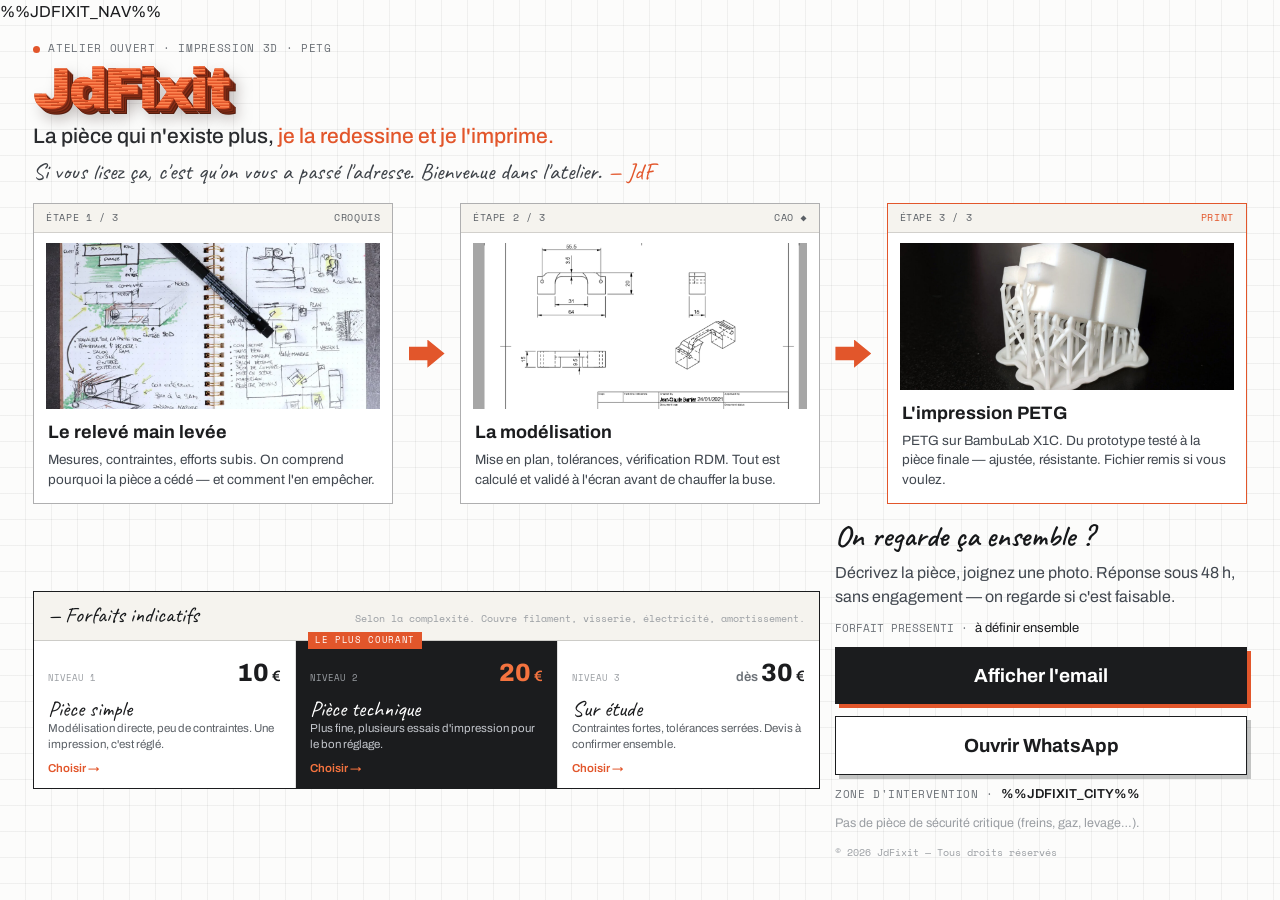
==== commit 8bc58a0a: "Ajout de 4 pages : galerie, matériel, devis et tarifs/paiement Wero - build.mjs traite désormais 5 p" ====
--- a/index.html
+++ b/index.html
@@ -11,7 +11,9 @@
   <link href="https://fonts.googleapis.com/css2?family=Caveat:wght@400;500;600;700&family=Archivo:wght@300;400;500;600;700;800;900&family=Space+Mono:wght@400;700&display=swap" rel="stylesheet">
   <link rel="stylesheet" href="styles.css">
 </head>
-<body>
+<body class="home">
+
+  %%JDFIXIT_NAV%%
 
   <!-- En-tête mobile : logo + compteur + barre de progression -->
   <header class="m-header">
--- a/styles.css
+++ b/styles.css
@@ -19,6 +19,7 @@
   --accent-light: #f4733f;
   --line: rgba(27, 28, 30, 0.35);
   --line-soft: rgba(27, 28, 30, 0.16);
+  --nav-h: 45px;
 }
 
 * { margin: 0; padding: 0; box-sizing: border-box; }
@@ -362,7 +363,7 @@
   .swipe-hint { display: none; }
 
   .track {
-    min-height: 100vh;
+    min-height: calc(100vh - var(--nav-h));
     display: grid;
     grid-template-columns: 1fr auto 1fr auto 1fr;
     grid-template-rows: auto minmax(min-content, 1fr) auto;
@@ -410,8 +411,9 @@
    Mobile — flux horizontal à glisser, type maquette « JdFixit Mobile »
    ========================================================================== */
 @media (max-width: 880px) {
-  html, body { height: 100%; }
-  body {
+  /* Le verrouillage plein écran ne concerne que le carrousel de
+     l'accueil ; les pages intérieures défilent verticalement. */
+  body.home {
     height: 100dvh;
     display: flex;
     flex-direction: column;
@@ -590,3 +592,395 @@
 @media (prefers-reduced-motion: reduce) {
   .swipe-arrow, .nav-prev, .nav-next .disc { animation: none; }
 }
+
+/* ==========================================================================
+   Navigation commune (injectée par build.mjs)
+   ========================================================================== */
+.site-nav {
+  display: flex;
+  align-items: center;
+  gap: clamp(16px, 3vw, 30px);
+  height: var(--nav-h);
+  padding: 0 clamp(16px, 2.6vw, 40px);
+  background: var(--paper);
+  border-bottom: 1px solid var(--line-soft);
+  overflow-x: auto;
+  scrollbar-width: none;
+  flex-shrink: 0;
+}
+.site-nav::-webkit-scrollbar { display: none; }
+.site-nav a {
+  font-size: 11px;
+  letter-spacing: 0.08em;
+  text-transform: uppercase;
+  color: var(--ink-4);
+  text-decoration: none;
+  padding: 5px 0 3px;
+  border-bottom: 2px solid transparent;
+  white-space: nowrap;
+}
+.site-nav a:hover { color: var(--accent); }
+.site-nav a.is-active {
+  color: var(--accent);
+  border-bottom-color: var(--accent);
+}
+
+/* ==========================================================================
+   Pages intérieures (galerie, matériel, devis, tarifs)
+   ========================================================================== */
+.page {
+  max-width: 1100px;
+  margin: 0 auto;
+  padding: clamp(24px, 4vh, 44px) clamp(18px, 3vw, 40px) 56px;
+  display: flex;
+  flex-direction: column;
+  gap: clamp(26px, 4vh, 42px);
+}
+.page-head {
+  display: flex;
+  flex-direction: column;
+  align-items: flex-start;
+  gap: 10px;
+}
+.page-logo { text-decoration: none; }
+.page-title {
+  font-weight: 600;
+  font-size: clamp(34px, 5vh, 44px);
+  line-height: 1;
+  color: #16181a;
+}
+.page-sub {
+  font-size: 10.5px;
+  letter-spacing: 0.06em;
+  color: var(--ink-5);
+}
+.page-intro {
+  max-width: 68ch;
+  font-size: 15px;
+  line-height: 1.55;
+  color: var(--ink-3);
+}
+.page-cta {
+  width: fit-content;
+  min-width: 280px;
+  max-width: 100%;
+  padding-inline: 32px;
+  text-decoration: none;
+}
+.page .copyright { margin-top: 12px; }
+
+/* Galerie ------------------------------------------------------------------ */
+.gal-item {
+  background: #fff;
+  border: 1.5px solid var(--line);
+  transition: border-color 0.2s;
+}
+.gal-item:hover { border-color: var(--accent); }
+.gal-head {
+  display: flex;
+  justify-content: space-between;
+  align-items: baseline;
+  gap: 12px;
+  padding: 10px 16px;
+  background: var(--paper-2);
+  border-bottom: 1px solid var(--line-soft);
+}
+.gal-head h2 {
+  font-weight: 600;
+  font-size: 27px;
+  line-height: 1;
+  color: #16181a;
+}
+.gal-tag {
+  font-size: 9.5px;
+  letter-spacing: 0.08em;
+  color: var(--ink-5);
+  text-align: right;
+}
+.gal-photos {
+  display: grid;
+  grid-template-columns: repeat(3, 1fr);
+  gap: 12px;
+  padding: 14px 16px 0;
+}
+.gal-figure {
+  position: relative;
+  aspect-ratio: 4 / 3;
+  overflow: hidden;
+  background: #fff;
+  border: 1.5px solid rgba(27, 28, 30, 0.3);
+}
+.gal-figure img {
+  position: absolute;
+  inset: 0;
+  width: 100%;
+  height: 100%;
+  object-fit: cover;
+}
+.gal-text {
+  padding: 12px 16px 16px;
+  font-size: 14px;
+  line-height: 1.55;
+  color: var(--ink-3);
+  max-width: 78ch;
+}
+
+/* Matériel ----------------------------------------------------------------- */
+.equip-grid {
+  display: grid;
+  grid-template-columns: repeat(auto-fit, minmax(260px, 1fr));
+  gap: 16px;
+}
+.equip-card {
+  background: #fff;
+  border: 1.5px solid var(--line);
+  display: flex;
+  flex-direction: column;
+  transition: border-color 0.2s;
+}
+.equip-card:hover { border-color: var(--accent); }
+.equip-head {
+  display: flex;
+  justify-content: space-between;
+  align-items: center;
+  gap: 8px;
+  padding: 7px 12px;
+  background: var(--paper-2);
+  border-bottom: 1px solid var(--line-soft);
+  font-size: 10px;
+  letter-spacing: 0.06em;
+  color: var(--ink-4);
+}
+.equip-body {
+  padding: 12px 14px 16px;
+  display: flex;
+  flex-direction: column;
+  gap: 9px;
+}
+.equip-body h2 {
+  font-weight: 700;
+  font-size: 18px;
+  line-height: 1.2;
+}
+.equip-body p {
+  font-size: 13.5px;
+  line-height: 1.5;
+  color: var(--ink-3);
+}
+.equip-list {
+  list-style: none;
+  display: flex;
+  flex-direction: column;
+  gap: 7px;
+}
+.equip-list li {
+  position: relative;
+  padding-left: 16px;
+  font-size: 13px;
+  line-height: 1.45;
+  color: var(--ink-3);
+}
+.equip-list li::before {
+  content: "";
+  position: absolute;
+  left: 0;
+  top: 6px;
+  width: 7px;
+  height: 7px;
+  background: var(--accent);
+}
+.equip-list strong { color: var(--ink); }
+.equip-note {
+  font-size: 11px;
+  color: var(--ink-6);
+}
+
+/* Formulaire devis --------------------------------------------------------- */
+.devis-form {
+  display: flex;
+  flex-direction: column;
+  gap: 22px;
+  max-width: 720px;
+}
+.field {
+  display: flex;
+  flex-direction: column;
+  gap: 8px;
+}
+.field-label {
+  font-size: 10.5px;
+  letter-spacing: 0.08em;
+  text-transform: uppercase;
+  color: var(--ink-4);
+}
+.field-label .req { color: var(--accent); }
+.field input[type="text"],
+.field input[type="number"],
+.field select,
+.field textarea {
+  font: inherit;
+  font-size: 15px;
+  color: var(--ink);
+  background: #fff;
+  border: 1.5px solid var(--line);
+  border-radius: 0;
+  padding: 12px 14px;
+  width: 100%;
+}
+.field input:focus,
+.field select:focus,
+.field textarea:focus {
+  outline: none;
+  border-color: var(--accent);
+  box-shadow: 3px 3px 0 rgba(226, 86, 43, 0.35);
+}
+.field textarea {
+  min-height: 130px;
+  resize: vertical;
+}
+.field-row {
+  display: grid;
+  grid-template-columns: 1fr 1fr;
+  gap: 16px;
+}
+.choice-row {
+  display: flex;
+  flex-wrap: wrap;
+  gap: 10px;
+}
+.choice {
+  display: inline-flex;
+  align-items: center;
+  gap: 8px;
+  background: #fff;
+  border: 1.5px solid var(--line);
+  padding: 10px 14px;
+  font-size: 14px;
+  cursor: pointer;
+  transition: border-color 0.15s, background 0.15s;
+}
+.choice input { accent-color: var(--accent); cursor: pointer; }
+.choice:hover { border-color: var(--accent); }
+.choice:has(input:checked) {
+  border-color: var(--accent);
+  background: var(--paper-sel);
+  box-shadow: 3px 3px 0 var(--accent);
+}
+.field-note {
+  font-size: 11.5px;
+  line-height: 1.45;
+  color: var(--ink-6);
+}
+.devis-actions {
+  display: flex;
+  flex-direction: column;
+  gap: 12px;
+  margin-top: 6px;
+}
+
+/* Tarifs & paiement -------------------------------------------------------- */
+a.plan { text-decoration: none; }
+.wero-card {
+  background: #fff;
+  border: 1.5px solid var(--ink);
+}
+.wero-inner {
+  display: flex;
+  flex-wrap: wrap;
+}
+.wero-body {
+  flex: 1 1 320px;
+  padding: 16px 20px 20px;
+  display: flex;
+  flex-direction: column;
+  gap: 10px;
+}
+.wero-body h2 {
+  font-weight: 700;
+  font-size: 19px;
+}
+.wero-body p {
+  font-size: 13.5px;
+  line-height: 1.5;
+  color: var(--ink-3);
+}
+.wero-steps {
+  list-style: none;
+  display: flex;
+  flex-direction: column;
+  gap: 7px;
+  counter-reset: wero;
+}
+.wero-steps li {
+  position: relative;
+  padding-left: 26px;
+  font-size: 13px;
+  line-height: 1.45;
+  color: var(--ink-3);
+  counter-increment: wero;
+}
+.wero-steps li::before {
+  content: counter(wero);
+  position: absolute;
+  left: 0;
+  top: 1px;
+  width: 17px;
+  height: 17px;
+  display: flex;
+  align-items: center;
+  justify-content: center;
+  font-family: 'Space Mono', monospace;
+  font-size: 10px;
+  color: #fff;
+  background: var(--accent);
+}
+.wero-qr {
+  flex: 0 0 auto;
+  display: flex;
+  flex-direction: column;
+  align-items: center;
+  justify-content: center;
+  gap: 8px;
+  padding: 18px 22px;
+  border-left: 1px solid var(--line-soft);
+}
+.wero-qr img {
+  width: 180px;
+  height: 180px;
+  border: 1.5px solid var(--line);
+  background: #fff;
+}
+.wero-qr .mono {
+  font-size: 9.5px;
+  letter-spacing: 0.06em;
+  color: var(--ink-6);
+}
+
+/* Pages intérieures — mobile ----------------------------------------------- */
+@media (max-width: 880px) {
+  .gal-photos { grid-template-columns: 1fr; }
+  .gal-head {
+    flex-direction: column;
+    align-items: flex-start;
+    gap: 3px;
+  }
+  .gal-tag { text-align: left; }
+  .field-row { grid-template-columns: 1fr; }
+  /* Contrairement aux forfaits, la carte Wero garde son cadre sur mobile :
+     on restaure l'en-tête que les règles mobiles des forfaits dépouillent. */
+  .wero-card .plans-head {
+    background: var(--paper-2);
+    border-bottom: 1px solid var(--line-soft);
+    padding: 10px 14px;
+    margin-bottom: 0;
+  }
+  .wero-qr {
+    border-left: none;
+    border-top: 1px solid var(--line-soft);
+    width: 100%;
+  }
+}
+@media (min-width: 881px) {
+  .devis-actions { flex-direction: row; }
+  .devis-actions .btn-block { flex: 1; }
+}
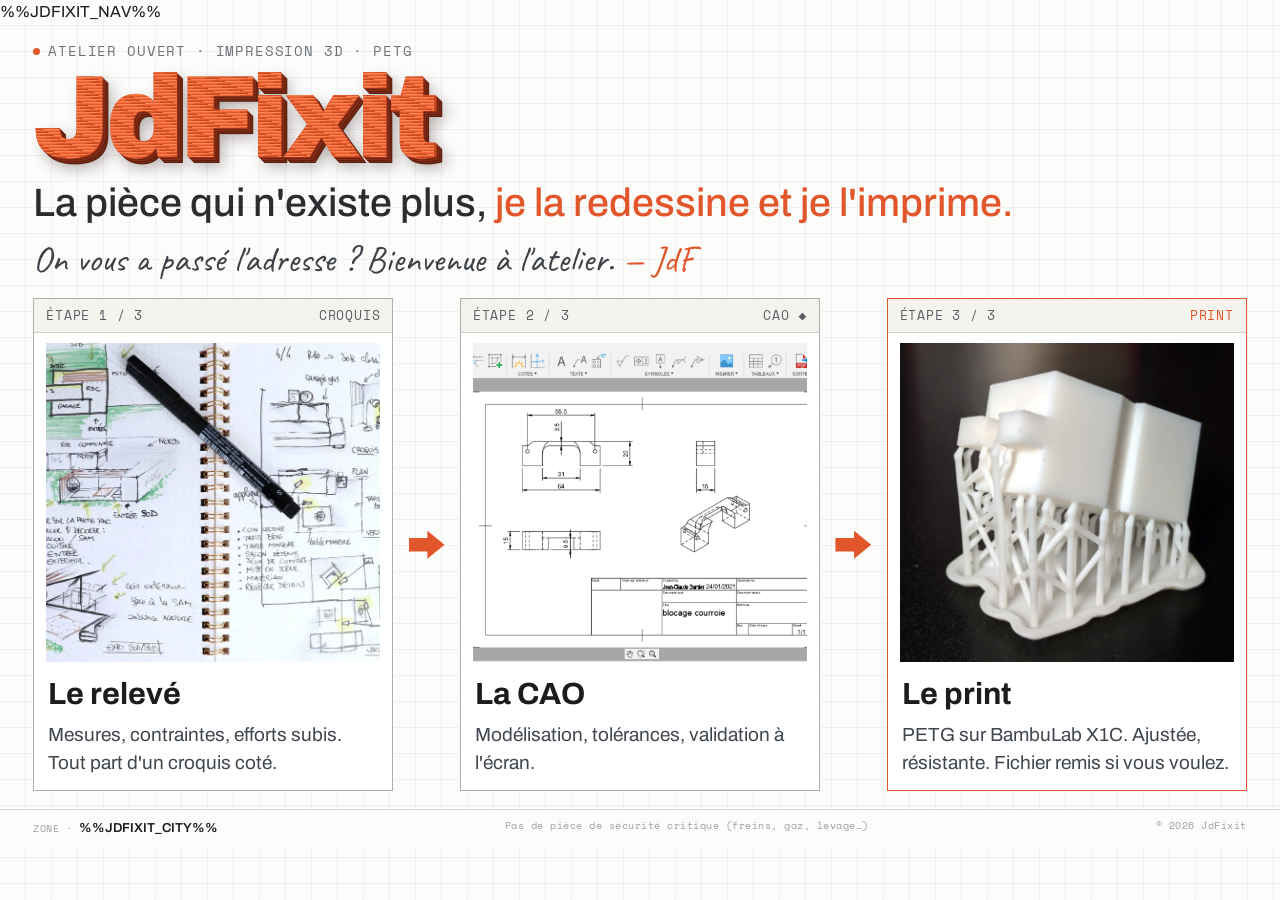
==== commit 53521164: "feat(home): accueil épuré — 4 panneaux, textes courts en grand, prix et contact retirés Les panneaux" ====
--- a/index.html
+++ b/index.html
@@ -3,7 +3,7 @@
 <head>
   <meta charset="UTF-8">
   <meta name="viewport" content="width=device-width, initial-scale=1.0">
-  <meta name="description" content="JdFixit — Atelier d'impression 3D. La pièce qui n'existe plus, je la redessine et je l'imprime : relevé coté, modélisation CAO, impression PETG. Forfaits dès 10 €.">
+  <meta name="description" content="JdFixit — Atelier d'impression 3D. La pièce qui n'existe plus, je la redessine et je l'imprime : relevé coté, modélisation CAO, impression PETG.">
   <title>JdFixit — La pièce qui n'existe plus, je la redessine et je l'imprime</title>
   <link rel="icon" href="favicon.svg" type="image/svg+xml">
   <link rel="preconnect" href="https://fonts.googleapis.com">
@@ -15,11 +15,10 @@
 
   %%JDFIXIT_NAV%%
 
-  <!-- En-tête mobile : logo + compteur + barre de progression -->
+  <!-- En-tête mobile : compteur + barre de progression -->
   <header class="m-header">
     <div class="m-header-row">
-      <span class="logo logo-header"><span class="logo-base">JdFixit</span><span class="logo-top" aria-hidden="true">JdFixit</span></span>
-      <span class="m-counter mono" id="panel-counter">01 / 06</span>
+      <span class="m-counter mono" id="panel-counter">01 / 04</span>
     </div>
     <div class="m-progress"><div class="m-progress-fill" id="panel-progress"></div></div>
   </header>
@@ -31,7 +30,7 @@
       <p class="badge mono">ATELIER OUVERT · IMPRESSION 3D · PETG</p>
       <h1 class="logo logo-hero"><span class="logo-base">JdFixit</span><span class="logo-top" aria-hidden="true">JdFixit</span></h1>
       <p class="tagline">La pièce qui n'existe plus, <span class="accent">je la redessine et je l'imprime.</span></p>
-      <p class="note hand">Si vous lisez ça, c'est qu'on vous a passé l'adresse. Bienvenue dans l'atelier. <span class="accent">— JdF</span></p>
+      <p class="note hand">On vous a passé l'adresse ? Bienvenue à l'atelier. <span class="accent">— JdF</span></p>
       <p class="swipe-hint mono" aria-hidden="true"><span>GLISSEZ POUR SUIVRE LE PROCÉDÉ</span><span class="swipe-arrow">→</span></p>
     </section>
 
@@ -42,8 +41,8 @@
         <header class="step-head mono"><span>ÉTAPE 1 / 3</span><span class="sh-sep" aria-hidden="true">·</span><span>CROQUIS</span></header>
         <figure class="step-figure"><img src="assets/etape-1-croquis.webp" alt="Croquis coté à main levée de la pièce à refaire"></figure>
         <div class="step-body">
-          <h3>Le relevé main levée</h3>
-          <p>Mesures, contraintes, efforts subis. On comprend pourquoi la pièce a cédé — et comment l'en empêcher.</p>
+          <h3>Le relevé</h3>
+          <p>Mesures, contraintes, efforts subis. Tout part d'un croquis coté.</p>
         </div>
       </article>
     </section>
@@ -57,8 +56,8 @@
         <header class="step-head mono"><span>ÉTAPE 2 / 3</span><span class="sh-sep" aria-hidden="true">·</span><span>CAO ◆</span></header>
         <figure class="step-figure"><img src="assets/etape-2-cao.png" alt="Modélisation CAO et mise en plan de la pièce"></figure>
         <div class="step-body">
-          <h3>La modélisation</h3>
-          <p>Mise en plan, tolérances, vérification RDM. Tout est calculé et validé à l'écran avant de chauffer la buse.</p>
+          <h3>La CAO</h3>
+          <p>Modélisation, tolérances, validation à l'écran.</p>
         </div>
       </article>
     </section>
@@ -72,61 +71,19 @@
         <header class="step-head mono"><span>ÉTAPE 3 / 3</span><span class="sh-sep" aria-hidden="true">·</span><span class="accent">PRINT</span></header>
         <figure class="step-figure"><img src="assets/etape-3-print.jpg" alt="Pièce imprimée en PETG"></figure>
         <div class="step-body">
-          <h3>L'impression PETG</h3>
-          <p>PETG sur BambuLab X1C. Du prototype testé à la pièce finale — ajustée, résistante. Fichier remis si vous voulez.</p>
+          <h3>Le print</h3>
+          <p>PETG sur BambuLab X1C. Ajustée, résistante. Fichier remis si vous voulez.</p>
         </div>
       </article>
     </section>
 
-    <!-- Panneau 5 · forfaits -->
-    <section class="panel p-plans">
-      <div class="plans-card">
-        <div class="plans-head">
-          <span class="hand plans-title">— Forfaits indicatifs</span>
-          <span class="mono plans-note">Selon la complexité. Couvre filament, visserie, électricité, amortissement.</span>
-        </div>
-        <div class="plans-grid">
-          <button class="plan" type="button">
-            <span class="plan-row"><span class="plan-num mono">NIVEAU 1</span><span class="plan-price">10<small> €</small></span></span>
-            <span class="plan-name hand">Pièce simple</span>
-            <span class="plan-desc">Modélisation directe, peu de contraintes. Une impression, c'est réglé.</span>
-            <span class="plan-pick">Choisir →</span>
-          </button>
-          <button class="plan plan-dark" type="button">
-            <span class="plan-flag mono">LE PLUS COURANT</span>
-            <span class="plan-row"><span class="plan-num mono">NIVEAU 2</span><span class="plan-price">20<small> €</small></span></span>
-            <span class="plan-name hand">Pièce technique</span>
-            <span class="plan-desc">Plus fine, plusieurs essais d'impression pour le bon réglage.</span>
-            <span class="plan-pick">Choisir →</span>
-          </button>
-          <button class="plan" type="button">
-            <span class="plan-row"><span class="plan-num mono">NIVEAU 3</span><span class="plan-price"><small class="plan-des">dès </small>30<small> €</small></span></span>
-            <span class="plan-name hand">Sur étude</span>
-            <span class="plan-desc">Contraintes fortes, tolérances serrées. Devis à confirmer ensemble.</span>
-            <span class="plan-pick">Choisir →</span>
-          </button>
-        </div>
-      </div>
-    </section>
+  </main>
 
-    <!-- Panneau 6 · contact -->
-    <section class="panel p-contact" id="contact">
-      <h2 class="contact-title hand">On regarde ça ensemble ?</h2>
-      <p class="contact-text">Décrivez la pièce, joignez une photo. Réponse sous 48&nbsp;h, sans engagement — on regarde si c'est faisable.</p>
-      <p class="sel-hint mono">FORFAIT PRESSENTI · <span id="sel-line">à définir ensemble</span></p>
-      <div class="contact-actions" id="contact-cards" data-e="%%JDFIXIT_EMAIL_ENC%%" data-w="%%JDFIXIT_WA_ENC%%">
-        <button class="btn-block" id="reveal-email" type="button">Afficher l'email</button>
-        <button class="btn-block btn-block-alt" id="open-whatsapp" type="button">Ouvrir WhatsApp</button>
-      </div>
-      <noscript>
-        <p class="contact-text">Activez JavaScript pour afficher les coordonnées de contact.</p>
-      </noscript>
-      <p class="zone-line mono">ZONE D'INTERVENTION · <span class="zone-value">%%JDFIXIT_CITY%%</span></p>
-      <p class="disclaimer">Pas de pièce de sécurité critique (freins, gaz, levage…).</p>
-      <p class="copyright mono">© 2026 JdFixit — Tous droits réservés</p>
-    </section>
-
-  </main>
+  <footer class="home-foot mono">
+    <span>ZONE · <span class="zone-value">%%JDFIXIT_CITY%%</span></span>
+    <span class="home-foot-disc">Pas de pièce de sécurité critique (freins, gaz, levage…)</span>
+    <span>© 2026 JdFixit</span>
+  </footer>
 
   <!-- Flèches de navigation mobile -->
   <button class="nav-arrow nav-prev is-hidden" id="nav-prev" type="button" aria-label="Écran précédent">‹</button>
@@ -137,50 +94,6 @@
 
   <script>
     (function () {
-      var grid = document.getElementById('contact-cards');
-      // Les coordonnées sont encodées (base64 inversé) pour ne jamais
-      // apparaître en clair dans le HTML servi aux scrapers.
-      var dec = function (s) { return atob(s).split('').reverse().join(''); };
-
-      document.getElementById('reveal-email').addEventListener('click', function () {
-        var email = dec(grid.dataset.e);
-        var a = document.createElement('a');
-        a.href = 'mailto:' + email;
-        a.textContent = email;
-        a.className = 'contact-value';
-        this.replaceWith(a);
-      });
-
-      document.getElementById('open-whatsapp').addEventListener('click', function () {
-        window.open('https://wa.me/' + dec(grid.dataset.w), '_blank', 'noopener');
-      });
-    })();
-
-    (function () {
-      // Sélection d'un forfait : met à jour les libellés et la ligne
-      // « FORFAIT PRESSENTI » de l'écran contact.
-      var LEVELS = [
-        'Niveau 1 — Pièce simple (10 €)',
-        'Niveau 2 — Pièce technique (20 €)',
-        'Niveau 3 — Sur étude (dès 30 €)'
-      ];
-      var plans = [].slice.call(document.querySelectorAll('.plan'));
-      var selLine = document.getElementById('sel-line');
-      var sel = null;
-
-      plans.forEach(function (plan, i) {
-        plan.addEventListener('click', function () {
-          sel = sel === i ? null : i;
-          plans.forEach(function (p, j) {
-            p.classList.toggle('selected', sel === j);
-            p.querySelector('.plan-pick').textContent = sel === j ? '✓ Sélectionné' : 'Choisir →';
-          });
-          selLine.textContent = sel === null ? 'à définir ensemble' : LEVELS[sel];
-        });
-      });
-    })();
-
-    (function () {
       // Navigation mobile : compteur, barre de progression et flèches
       // suivent la piste horizontale (scroll-snap). Sur desktop la piste
       // ne défile pas, ces éléments sont masqués par le CSS.
@@ -189,7 +102,7 @@
       var fill = document.getElementById('panel-progress');
       var prev = document.getElementById('nav-prev');
       var next = document.getElementById('nav-next');
-      var COUNT = 6;
+      var COUNT = 4;
 
       function index() {
         return Math.min(COUNT - 1, Math.max(0, Math.round(track.scrollLeft / track.clientWidth)));
--- a/styles.css
+++ b/styles.css
@@ -19,7 +19,10 @@
   --accent-light: #f4733f;
   --line: rgba(27, 28, 30, 0.35);
   --line-soft: rgba(27, 28, 30, 0.16);
-  --nav-h: 45px;
+  --nav-h: 76px;
+}
+@media (max-width: 880px) {
+  :root { --nav-h: 104px; }
 }
 
 * { margin: 0; padding: 0; box-sizing: border-box; }
@@ -75,7 +78,7 @@
   background-clip: text;
   color: transparent;
 }
-.logo-hero { font-size: clamp(44px, 6.4vh, 62px); }
+.logo-hero { font-size: clamp(88px, 13vh, 150px); }
 .logo-header { font-size: 22px; }
 .logo-header .logo-base {
   text-shadow: 1px 1px 0 #7e2b16, 2px 2px 0 #551c0d;
@@ -86,7 +89,7 @@
   display: inline-flex;
   align-items: center;
   gap: 8px;
-  font-size: 11px;
+  font-size: 14px;
   letter-spacing: 0.06em;
   color: var(--ink-5);
 }
@@ -99,12 +102,12 @@
 }
 .tagline {
   font-weight: 500;
-  font-size: clamp(16px, 2.4vh, 21px);
+  font-size: clamp(28px, 4.4vh, 44px);
   line-height: 1.35;
   color: var(--ink-2);
 }
 .note {
-  font-size: clamp(19px, 2.6vh, 23px);
+  font-size: clamp(28px, 4vh, 40px);
   line-height: 1.25;
   color: #3c4147;
 }
@@ -112,7 +115,7 @@
   display: flex;
   align-items: center;
   gap: 10px;
-  font-size: 11px;
+  font-size: 13px;
   letter-spacing: 0.04em;
   color: var(--accent);
 }
@@ -142,7 +145,7 @@
   padding: 7px 12px;
   background: var(--paper-2);
   border-bottom: 1px solid var(--line-soft);
-  font-size: 10px;
+  font-size: 13px;
   letter-spacing: 0.06em;
   color: var(--ink-4);
 }
@@ -165,11 +168,11 @@
 .step-body { padding: 10px 14px 14px; }
 .step-body h3 {
   font-weight: 700;
-  font-size: clamp(15px, 2vh, 18px);
+  font-size: clamp(24px, 3.4vh, 34px);
   margin-bottom: 5px;
 }
 .step-body p {
-  font-size: clamp(12px, 1.6vh, 13.5px);
+  font-size: clamp(15px, 2.2vh, 19px);
   line-height: 1.45;
   color: var(--ink-3);
 }
@@ -356,6 +359,22 @@
 .m-header, .nav-arrow { display: none; }
 .is-hidden { display: none !important; }
 
+/* Pied de page accueil ------------------------------------------------------ */
+.home-foot {
+  display: flex;
+  flex-wrap: wrap;
+  justify-content: space-between;
+  gap: 6px 18px;
+  padding: 9px clamp(16px, 2.6vw, 40px);
+  border-top: 1px solid var(--line-soft);
+  font-size: 10px;
+  letter-spacing: 0.05em;
+  color: var(--ink-6);
+  background: var(--paper);
+  flex-shrink: 0; /* body.home mobile est une colonne flex */
+}
+@media (max-width: 880px) { .home-foot-disc { display: none; } }
+
 /* ==========================================================================
    Desktop — grille plein écran type maquette « JdFixit v2 »
    ========================================================================== */
@@ -363,10 +382,10 @@
   .swipe-hint { display: none; }
 
   .track {
-    min-height: calc(100vh - var(--nav-h));
+    min-height: calc(100vh - var(--nav-h) - 38px); /* 38px ≈ hauteur du footer */
     display: grid;
     grid-template-columns: 1fr auto 1fr auto 1fr;
-    grid-template-rows: auto minmax(min-content, 1fr) auto;
+    grid-template-rows: auto 1fr;
     gap: clamp(10px, 1.8vh, 22px) clamp(8px, 1.2vw, 16px);
     padding: clamp(12px, 2vh, 24px) clamp(16px, 2.6vw, 40px);
   }
@@ -388,23 +407,6 @@
   .arrow-2 { grid-row: 2; grid-column: 4; }
   .p-step:nth-of-type(4) { grid-column: 5; }
 
-  .p-plans {
-    grid-row: 3;
-    grid-column: 1 / 4;
-    display: flex;
-    flex-direction: column;
-    justify-content: center;
-  }
-  .p-contact {
-    grid-row: 3;
-    grid-column: 4 / 6;
-    display: flex;
-    flex-direction: column;
-    justify-content: center;
-    gap: 10px;
-  }
-  .p-contact .contact-title { font-size: clamp(24px, 3.4vh, 30px); }
-  .copyright { margin-top: 4px; }
 }
 
 /* ==========================================================================
@@ -431,7 +433,7 @@
   }
   .m-header-row {
     display: flex;
-    justify-content: space-between;
+    justify-content: flex-end;
     align-items: center;
   }
   .m-counter { font-size: 11px; color: var(--ink-5); }
@@ -443,7 +445,7 @@
   }
   .m-progress-fill {
     height: 100%;
-    width: 16.667%;
+    width: 25%;
     background: var(--accent);
     border-radius: 99px;
     transition: width 0.35s ease;
@@ -475,8 +477,8 @@
   /* Panneau hero : les deux marges auto (badge / hint) centrent le contenu */
   .p-hero { justify-content: center; gap: 16px; padding-top: 8px; }
   .p-hero .badge { margin-top: auto; }
-  .logo-hero { font-size: clamp(52px, 15vw, 62px); }
-  .tagline { font-size: 21px; }
+  .logo-hero { font-size: clamp(64px, 20vw, 96px); }
+  .tagline { font-size: clamp(26px, 6.5vw, 34px); }
   .swipe-hint { margin-top: auto; }
 
   /* Panneaux étapes : contenu à nu sur le quadrillage, cadre image seul */
@@ -510,8 +512,7 @@
   .step-body h3 { font-size: 26px; margin-bottom: 8px; }
   .step-body p { font-size: 16px; line-height: 1.5; }
 
-  /* Panneau forfaits */
-  .p-plans { justify-content: center; gap: 11px; }
+  /* Forfaits (styles réutilisés par tarifs.html) */
   .plans-card { background: transparent; border: none; }
   .plans-head {
     background: transparent;
@@ -531,9 +532,6 @@
     border-left: 1.5px solid rgba(27, 28, 30, 0.28);
   }
   .plan-dark { border: none; margin-top: 4px; }
-
-  /* Panneau contact */
-  .p-contact { justify-content: center; gap: 16px; }
 
   /* Flèches flottantes */
   .nav-arrow {
@@ -594,19 +592,31 @@
 }
 
 /* ==========================================================================
-   Navigation commune (injectée par build.mjs)
+   Header commun sticky (injecté par build.mjs)
    ========================================================================== */
-.site-nav {
+.site-header {
+  position: sticky;
+  top: 0;
+  z-index: 60; /* au-dessus de .m-header (40) et des flèches (45) */
   display: flex;
   align-items: center;
-  gap: clamp(16px, 3vw, 30px);
+  gap: clamp(16px, 3vw, 36px);
   height: var(--nav-h);
   padding: 0 clamp(16px, 2.6vw, 40px);
-  background: var(--paper);
-  border-bottom: 1px solid var(--line-soft);
+  background: var(--paper); /* fond opaque : papier millimétré dessous */
+  border-bottom: 1.5px solid var(--line-soft);
+  flex-shrink: 0; /* body.home mobile est une colonne flex */
+}
+.logo-nav { font-size: 44px; text-decoration: none; }
+.logo-nav .logo-base { text-shadow: 1px 1px 0 #9a3319, 2px 2px 0 #6e2413, 3px 3px 0 #551c0d; }
+
+.site-nav {
+  display: flex;
+  align-items: center;
+  gap: clamp(14px, 2.2vw, 26px);
   overflow-x: auto;
   scrollbar-width: none;
-  flex-shrink: 0;
+  flex: 1;
 }
 .site-nav::-webkit-scrollbar { display: none; }
 .site-nav a {
@@ -625,6 +635,64 @@
   border-bottom-color: var(--accent);
 }
 
+/* CTA devis manuscrit — effet « coin de page de cahier qui se tourne » */
+.cta-devis {
+  position: relative;
+  margin-left: auto;
+  font-family: Caveat, cursive;
+  font-weight: 700;
+  font-size: clamp(22px, 2.2vw, 28px);
+  line-height: 1;
+  color: #fff;
+  background: var(--accent);
+  padding: 10px 26px 13px;
+  text-decoration: none;
+  white-space: nowrap;
+  box-shadow: 4px 4px 0 var(--ink);
+  transform: rotate(-1.5deg);
+  transition: transform 0.22s ease, box-shadow 0.22s ease;
+}
+/* Coin bas-droit : moitié « page du dessous » (papier), moitié « verso du pli » */
+.cta-devis::after {
+  content: "";
+  position: absolute;
+  right: 0;
+  bottom: 0;
+  width: 0;
+  height: 0;
+  background: linear-gradient(315deg, var(--paper) 0 50%, var(--accent-dark) 50% 100%);
+  filter: drop-shadow(-2px -2px 3px rgba(27, 28, 30, 0.3));
+  transition: width 0.25s ease-out, height 0.25s ease-out;
+}
+.cta-devis:hover, .cta-devis:focus-visible {
+  color: #fff;
+  transform: rotate(-1.5deg) translate(-2px, -2px);
+  box-shadow: 6px 6px 0 var(--ink);
+}
+.cta-devis:hover::after, .cta-devis:focus-visible::after {
+  width: 28px;
+  height: 28px;
+}
+.cta-devis.is-current { pointer-events: none; opacity: 0.55; }
+@media (prefers-reduced-motion: reduce) {
+  .cta-devis, .cta-devis::after { transition: none; }
+}
+
+[id] { scroll-margin-top: calc(var(--nav-h) + 12px); }
+
+@media (max-width: 880px) {
+  .site-header {
+    flex-wrap: wrap;
+    height: auto;
+    min-height: var(--nav-h);
+    row-gap: 4px;
+    padding: 10px 16px 8px;
+  }
+  .logo-nav { font-size: 30px; }
+  .site-nav { order: 3; flex-basis: 100%; } /* rangée 2 : liens scrollables */
+  .cta-devis { font-size: 22px; padding: 6px 16px 9px; }
+}
+
 /* ==========================================================================
    Pages intérieures (galerie, matériel, devis, tarifs)
    ========================================================================== */
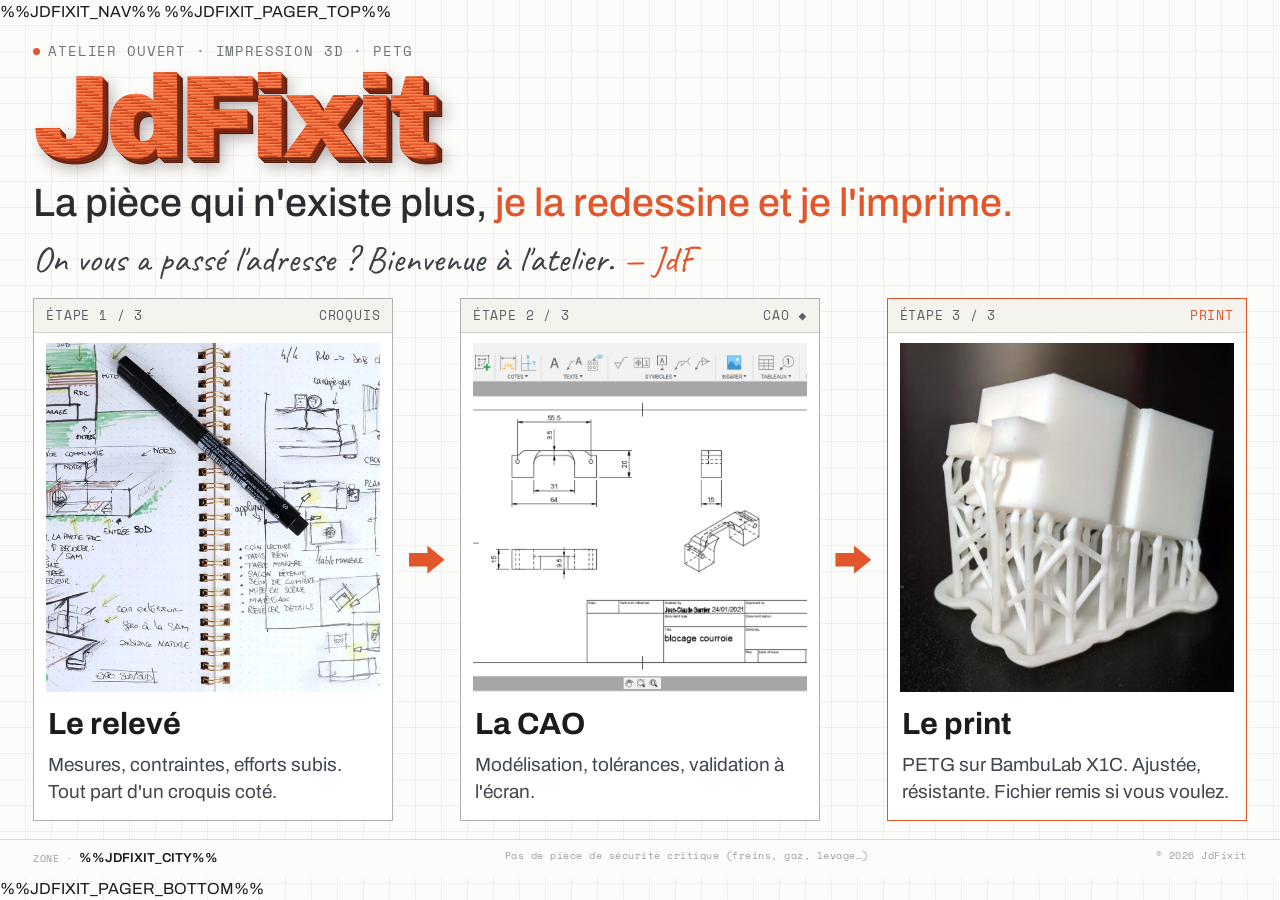
==== commit 707f0b00: "Refonte plein écran : logo migrant, panneaux glissables partout, devis 2 boutons - Accueil : le head" ====
--- a/index.html
+++ b/index.html
@@ -15,13 +15,7 @@
 
   %%JDFIXIT_NAV%%
 
-  <!-- En-tête mobile : compteur + barre de progression -->
-  <header class="m-header">
-    <div class="m-header-row">
-      <span class="m-counter mono" id="panel-counter">01 / 04</span>
-    </div>
-    <div class="m-progress"><div class="m-progress-fill" id="panel-progress"></div></div>
-  </header>
+  %%JDFIXIT_PAGER_TOP%%
 
   <main class="track" id="track">
 
@@ -85,47 +79,6 @@
     <span>© 2026 JdFixit</span>
   </footer>
 
-  <!-- Flèches de navigation mobile -->
-  <button class="nav-arrow nav-prev is-hidden" id="nav-prev" type="button" aria-label="Écran précédent">‹</button>
-  <button class="nav-arrow nav-next" id="nav-next" type="button" aria-label="Écran suivant">
-    <span class="disc" aria-hidden="true">›</span>
-    <span class="lbl mono" aria-hidden="true">GLISSER</span>
-  </button>
-
-  <script>
-    (function () {
-      // Navigation mobile : compteur, barre de progression et flèches
-      // suivent la piste horizontale (scroll-snap). Sur desktop la piste
-      // ne défile pas, ces éléments sont masqués par le CSS.
-      var track = document.getElementById('track');
-      var counter = document.getElementById('panel-counter');
-      var fill = document.getElementById('panel-progress');
-      var prev = document.getElementById('nav-prev');
-      var next = document.getElementById('nav-next');
-      var COUNT = 4;
-
-      function index() {
-        return Math.min(COUNT - 1, Math.max(0, Math.round(track.scrollLeft / track.clientWidth)));
-      }
-
-      function sync() {
-        var i = index();
-        counter.textContent = ('0' + (i + 1)).slice(-2) + ' / 0' + COUNT;
-        fill.style.width = ((i + 1) / COUNT * 100) + '%';
-        prev.classList.toggle('is-hidden', i === 0);
-        next.classList.toggle('is-hidden', i === COUNT - 1);
-      }
-
-      function go(delta) {
-        track.scrollTo({ left: (index() + delta) * track.clientWidth, behavior: 'smooth' });
-      }
-
-      track.addEventListener('scroll', sync, { passive: true });
-      window.addEventListener('resize', sync);
-      prev.addEventListener('click', function () { go(-1); });
-      next.addEventListener('click', function () { go(1); });
-      sync();
-    })();
-  </script>
+  %%JDFIXIT_PAGER_BOTTOM%%
 </body>
 </html>
--- a/styles.css
+++ b/styles.css
@@ -1,7 +1,9 @@
 /* ==========================================================================
    JdFixit — atelier d'impression 3D
-   Design tokens et esthétique repris du prototype Claude Design
-   (JdFixit v2 pour desktop, JdFixit Mobile pour le flux horizontal).
+   Design tokens et esthétique repris du prototype Claude Design.
+   Toutes les pages sont verrouillées plein écran (aucun scroll de page) :
+   sur mobile chaque page est une piste horizontale à panneaux (scroll-snap),
+   sur desktop le contenu est composé en grille pour tenir dans l'écran.
    ========================================================================== */
 
 :root {
@@ -20,6 +22,12 @@
   --line: rgba(27, 28, 30, 0.35);
   --line-soft: rgba(27, 28, 30, 0.16);
   --nav-h: 76px;
+  /* Échelle typographique de l'accueil, partagée par toutes les pages */
+  --fs-title: clamp(34px, 5vh, 44px);
+  --fs-h3: clamp(24px, 3.4vh, 34px);
+  --fs-body: clamp(15px, 2.2vh, 19px);
+  --fs-small: clamp(13px, 1.9vh, 16px);
+  --fs-mono: 13px;
 }
 @media (max-width: 880px) {
   :root { --nav-h: 104px; }
@@ -27,6 +35,8 @@
 
 * { margin: 0; padding: 0; box-sizing: border-box; }
 
+/* Verrouillage plein écran : le body est une colonne header / piste /
+   footer qui remplit exactement l'écran, sans scroll vertical. */
 body {
   font-family: Archivo, system-ui, sans-serif;
   color: var(--ink);
@@ -39,6 +49,10 @@
   -webkit-font-smoothing: antialiased;
   text-rendering: optimizeLegibility;
   line-height: 1.45;
+  height: 100dvh;
+  display: flex;
+  flex-direction: column;
+  overflow: hidden;
 }
 
 a { color: var(--accent); }
@@ -79,9 +93,20 @@
   color: transparent;
 }
 .logo-hero { font-size: clamp(88px, 13vh, 150px); }
-.logo-header { font-size: 22px; }
-.logo-header .logo-base {
-  text-shadow: 1px 1px 0 #7e2b16, 2px 2px 0 #551c0d;
+
+/* Migration du logo entre la page d'accueil (hero) et le header des
+   pages intérieures : les deux éléments partagent le même
+   view-transition-name — le navigateur anime le déplacement lors des
+   navigations. Sans support de l'API, navigation classique. */
+@view-transition { navigation: auto; }
+.logo-hero { view-transition-name: jd-logo; }
+.logo-nav { view-transition-name: jd-logo; }
+::view-transition-group(jd-logo) {
+  animation-duration: 0.5s;
+  animation-timing-function: cubic-bezier(0.2, 0.8, 0.2, 1);
+}
+@media (prefers-reduced-motion: reduce) {
+  @view-transition { navigation: none; }
 }
 
 /* Identité --------------------------------------------------------------- */
@@ -125,7 +150,26 @@
   animation: jdNudge 1.1s ease-in-out infinite;
 }
 
-/* Étapes ------------------------------------------------------------------ */
+/* Piste ------------------------------------------------------------------- */
+/* La piste occupe tout l'espace entre header et footer. Mobile : flux
+   horizontal à panneaux ; desktop : grilles par page (plus bas). */
+.track {
+  flex: 1;
+  min-height: 0;
+}
+.track-main { display: contents; } /* <main> transparent autour du <form> piste (devis) */
+form.track { border: none; }
+
+.panel {
+  display: flex;
+  flex-direction: column;
+  gap: 16px;
+  min-width: 0;
+  min-height: 0;
+  position: relative;
+}
+
+/* Étapes (accueil) --------------------------------------------------------- */
 .step {
   background: #fff;
   border: 1.5px solid var(--line);
@@ -145,7 +189,7 @@
   padding: 7px 12px;
   background: var(--paper-2);
   border-bottom: 1px solid var(--line-soft);
-  font-size: 13px;
+  font-size: var(--fs-mono);
   letter-spacing: 0.06em;
   color: var(--ink-4);
 }
@@ -168,11 +212,11 @@
 .step-body { padding: 10px 14px 14px; }
 .step-body h3 {
   font-weight: 700;
-  font-size: clamp(24px, 3.4vh, 34px);
+  font-size: var(--fs-h3);
   margin-bottom: 5px;
 }
 .step-body p {
-  font-size: clamp(15px, 2.2vh, 19px);
+  font-size: var(--fs-body);
   line-height: 1.45;
   color: var(--ink-3);
 }
@@ -200,46 +244,45 @@
 }
 
 /* Forfaits ---------------------------------------------------------------- */
+/* Présentation « cartes espacées » sur tous les écrans (l'ancienne grille
+   3 colonnes ne tient pas dans la colonne tarifs sans scroll). */
 .plans-card {
-  background: #fff;
-  border: 1.5px solid var(--ink);
+  display: flex;
+  flex-direction: column;
+  min-height: 0;
+  flex: 1;
 }
 .plans-head {
   display: flex;
-  justify-content: space-between;
-  align-items: baseline;
-  gap: 12px;
-  padding: 8px 14px;
-  border-bottom: 1px solid rgba(27, 28, 30, 0.18);
-  background: var(--paper-2);
-}
-.plans-title { font-size: 22px; color: #16181a; }
-.plans-note {
-  font-size: 9.5px;
-  color: var(--ink-6);
-  text-align: right;
-}
+  flex-direction: column;
+  align-items: flex-start;
+  gap: 2px;
+  margin-bottom: 12px;
+}
+.plans-title { font-size: clamp(24px, 3.4vh, 30px); line-height: 1; color: #16181a; }
+.plans-note { font-size: 11px; color: var(--ink-6); }
 .plans-grid {
-  display: grid;
-  grid-template-columns: repeat(3, 1fr);
+  display: flex;
+  flex-direction: column;
+  gap: 14px;
+  min-height: 0;
 }
 .plan {
   appearance: none;
-  border: none;
   font: inherit;
   text-align: left;
   cursor: pointer;
-  padding: 12px 14px;
+  padding: 12px 16px;
   background: #fff;
-  transition: background 0.15s;
+  border: 1.5px solid rgba(27, 28, 30, 0.28);
+  transition: background 0.15s, border-color 0.15s;
   display: flex;
   flex-direction: column;
   align-items: flex-start;
   color: var(--ink);
-}
-.plan:nth-child(1) { border-right: 1px solid rgba(27, 28, 30, 0.14); }
-.plan:nth-child(3) { border-left: 1px solid rgba(27, 28, 30, 0.14); }
-.plan:hover, .plan.selected { background: var(--paper-sel); }
+  position: relative;
+}
+.plan:hover, .plan.selected { background: var(--paper-sel); border-color: var(--accent); }
 .plan-row {
   width: 100%;
   display: flex;
@@ -247,24 +290,24 @@
   align-items: baseline;
   gap: 8px;
 }
-.plan-num { font-size: 9px; color: var(--ink-6); margin-bottom: 6px; }
-.plan-name { font-family: Caveat, cursive; font-size: 22px; line-height: 1; }
+.plan-num { font-size: 10px; color: var(--ink-6); margin-bottom: 4px; }
+.plan-name { font-family: Caveat, cursive; font-size: clamp(24px, 3vh, 30px); line-height: 1; }
 .plan-price {
   font-weight: 800;
-  font-size: 25px;
+  font-size: clamp(25px, 3.4vh, 32px);
   margin: 2px 0 6px;
 }
 .plan-price small { font-size: 15px; font-weight: 600; }
 .plan-price .plan-des { font-size: 13px; font-weight: 600; color: var(--ink-5); }
 .plan-desc {
-  font-size: 11.5px;
+  font-size: var(--fs-small);
   line-height: 1.4;
   color: var(--ink-4);
   margin-bottom: 8px;
 }
-.plan-pick { font-weight: 600; font-size: 11.5px; color: var(--accent); }
-
-.plan-dark { background: var(--ink); position: relative; color: #fff; }
+.plan-pick { font-weight: 600; font-size: var(--fs-small); color: var(--accent); }
+
+.plan-dark { background: var(--ink); border-color: var(--ink); color: #fff; }
 .plan-dark:hover, .plan-dark.selected { background: var(--ink); }
 .plan-dark .plan-name { color: #fff; }
 .plan-dark .plan-price { color: var(--accent-light); }
@@ -281,28 +324,7 @@
   padding: 2px 7px;
 }
 
-/* Contact ------------------------------------------------------------------ */
-.contact-title {
-  font-weight: 600;
-  font-size: clamp(30px, 4vh, 36px);
-  line-height: 1;
-  color: #16181a;
-}
-.contact-text {
-  font-size: clamp(14px, 2vh, 16px);
-  line-height: 1.5;
-  color: var(--ink-3);
-}
-.sel-hint {
-  font-size: 10.5px;
-  color: var(--ink-5);
-}
-.sel-hint span { font-family: Archivo, sans-serif; font-size: 13px; color: var(--ink); }
-.contact-actions {
-  display: flex;
-  flex-direction: column;
-  gap: 12px;
-}
+/* Boutons d'action ---------------------------------------------------------- */
 .btn-block {
   appearance: none;
   display: block;
@@ -334,32 +356,25 @@
   border-color: var(--accent);
   box-shadow: 4px 4px 0 var(--accent);
 }
-.contact-value {
-  display: block;
-  width: 100%;
-  text-align: center;
-  font-family: 'Space Mono', monospace;
-  font-weight: 700;
-  font-size: clamp(14px, 2.2vh, 17px);
-  color: var(--ink);
-  background: #fff;
-  border: 1.5px solid var(--ink);
-  padding: clamp(14px, 2.2vh, 18px);
-  box-shadow: 4px 4px 0 var(--accent);
-  text-decoration: none;
-  overflow-wrap: anywhere;
-}
-.contact-value:hover { color: var(--accent); }
-.zone-line { font-size: 10.5px; letter-spacing: 0.05em; color: var(--ink-5); }
+/* Boutons avec picto (envoi WhatsApp / Mail) */
+.btn-ico {
+  display: flex;
+  align-items: center;
+  justify-content: center;
+  gap: 10px;
+}
+.btn-ico svg {
+  width: 22px;
+  height: 22px;
+  flex-shrink: 0;
+}
 .zone-value { font-family: Archivo, sans-serif; font-size: 13px; font-weight: 600; letter-spacing: 0; color: var(--ink); }
-.disclaimer { font-size: 12.5px; color: var(--ink-6); }
-.copyright { font-size: 9.5px; color: var(--ink-6); }
 
 /* Navigation mobile (masquée par défaut) ----------------------------------- */
 .m-header, .nav-arrow { display: none; }
 .is-hidden { display: none !important; }
 
-/* Pied de page accueil ------------------------------------------------------ */
+/* Pied de page commun -------------------------------------------------------- */
 .home-foot {
   display: flex;
   flex-wrap: wrap;
@@ -371,57 +386,100 @@
   letter-spacing: 0.05em;
   color: var(--ink-6);
   background: var(--paper);
-  flex-shrink: 0; /* body.home mobile est une colonne flex */
+  flex-shrink: 0;
 }
 @media (max-width: 880px) { .home-foot-disc { display: none; } }
 
 /* ==========================================================================
-   Desktop — grille plein écran type maquette « JdFixit v2 »
+   Desktop — grilles plein écran par page
    ========================================================================== */
 @media (min-width: 881px) {
   .swipe-hint { display: none; }
 
+  /* Garde-fou : si un écran est trop bas pour le contenu, la piste
+     défile en interne plutôt que de couper le contenu. */
   .track {
-    min-height: calc(100vh - var(--nav-h) - 38px); /* 38px ≈ hauteur du footer */
+    overflow-y: auto;
+    padding: clamp(12px, 2vh, 24px) clamp(16px, 2.6vw, 40px);
+  }
+
+  /* Accueil : hero en bandeau, 3 étapes reliées par des flèches */
+  body.home .track {
     display: grid;
     grid-template-columns: 1fr auto 1fr auto 1fr;
-    grid-template-rows: auto 1fr;
+    grid-template-rows: auto minmax(0, 1fr);
     gap: clamp(10px, 1.8vh, 22px) clamp(8px, 1.2vw, 16px);
-    padding: clamp(12px, 2vh, 24px) clamp(16px, 2.6vw, 40px);
-  }
-
+  }
   .p-hero {
     grid-row: 1;
     grid-column: 1 / -1;
-    display: flex;
-    flex-direction: column;
     align-items: flex-start;
     gap: 8px;
   }
-
-  .p-step { grid-row: 2; display: flex; min-height: 0; }
+  .p-step { grid-row: 2; flex-direction: row; }
   .p-step .step { flex: 1; }
-  .p-step:nth-of-type(2) { grid-column: 1; }
+  body.home .p-step:nth-of-type(2) { grid-column: 1; }
   .arrow-1 { grid-row: 2; grid-column: 2; }
-  .p-step:nth-of-type(3) { grid-column: 3; }
+  body.home .p-step:nth-of-type(3) { grid-column: 3; }
   .arrow-2 { grid-row: 2; grid-column: 4; }
-  .p-step:nth-of-type(4) { grid-column: 5; }
-
+  body.home .p-step:nth-of-type(4) { grid-column: 5; }
+
+  /* Panneau titre commun aux pages intérieures : pleine largeur,
+     titre à gauche et intro à droite pour économiser la hauteur */
+  .p-page-head {
+    grid-column: 1 / -1;
+    flex-direction: row;
+    flex-wrap: wrap;
+    align-items: flex-end;
+    justify-content: space-between;
+    gap: 12px 48px;
+  }
+  .p-page-head > .page-intro, .p-page-head > .page-lead { max-width: 66ch; flex: 1 1 420px; }
+
+  /* Galerie : titre / 3 photos côte à côte / texte du sujet */
+  body.page-galerie .track {
+    display: grid;
+    grid-template-columns: repeat(3, minmax(0, 1fr));
+    grid-template-rows: auto minmax(0, 1fr) auto;
+    gap: clamp(10px, 1.8vh, 22px) clamp(12px, 1.6vw, 24px);
+  }
+  body.page-galerie .p-gal-text { grid-column: 1 / -1; }
+
+  /* Matériel : titre / 4 cartes côte à côte */
+  body.page-materiel .track {
+    display: grid;
+    grid-template-columns: repeat(4, minmax(0, 1fr));
+    grid-template-rows: auto minmax(0, 1fr);
+    gap: clamp(10px, 1.8vh, 22px) clamp(12px, 1.6vw, 20px);
+  }
+
+  /* Tarifs : titre / forfaits à gauche, Wero à droite */
+  body.page-tarifs .track {
+    display: grid;
+    grid-template-columns: repeat(2, minmax(0, 1fr));
+    grid-template-rows: auto minmax(0, 1fr);
+    gap: clamp(10px, 1.8vh, 22px) clamp(14px, 2vw, 28px);
+  }
+  /* Le titre de page annonce déjà les forfaits : l'en-tête interne du
+     panneau (utile comme titre d'écran sur mobile) est redondant ici. */
+  .p-plans .plans-head { display: none; }
+
+  /* Devis : titre / type+prénom à gauche, description+photos à droite /
+     paramètres avancés + envoi en pied */
+  body.page-devis .track {
+    display: grid;
+    grid-template-columns: repeat(2, minmax(0, 1fr));
+    grid-template-rows: auto minmax(0, 1fr) auto;
+    gap: clamp(12px, 2vh, 24px) clamp(18px, 2.6vw, 40px);
+    align-content: start;
+  }
+  .p-devis-send { grid-column: 1 / -1; }
 }
 
 /* ==========================================================================
-   Mobile — flux horizontal à glisser, type maquette « JdFixit Mobile »
+   Mobile — flux horizontal à glisser sur toutes les pages
    ========================================================================== */
 @media (max-width: 880px) {
-  /* Le verrouillage plein écran ne concerne que le carrousel de
-     l'accueil ; les pages intérieures défilent verticalement. */
-  body.home {
-    height: 100dvh;
-    display: flex;
-    flex-direction: column;
-    overflow: hidden;
-  }
-
   .m-header {
     display: flex;
     flex-direction: column;
@@ -452,8 +510,6 @@
   }
 
   .track {
-    flex: 1;
-    min-height: 0;
     display: flex;
     overflow-x: auto;
     overflow-y: hidden;
@@ -467,19 +523,21 @@
   .panel {
     flex: 0 0 100%;
     scroll-snap-align: start;
-    overflow-y: auto;
+    overflow-y: auto; /* garde-fou si un panneau dépasse la hauteur d'écran */
     padding: 16px 24px 30px;
-    display: flex;
-    flex-direction: column;
-    position: relative;
-  }
-
-  /* Panneau hero : les deux marges auto (badge / hint) centrent le contenu */
+  }
+
+  /* Panneau hero accueil : les deux marges auto (badge / hint) centrent le contenu */
   .p-hero { justify-content: center; gap: 16px; padding-top: 8px; }
   .p-hero .badge { margin-top: auto; }
   .logo-hero { font-size: clamp(64px, 20vw, 96px); }
   .tagline { font-size: clamp(26px, 6.5vw, 34px); }
   .swipe-hint { margin-top: auto; }
+
+  /* Panneau titre des pages intérieures : même rythme que le hero */
+  .p-page-head { justify-content: center; gap: 18px; }
+  .p-page-head .page-head { margin-top: auto; }
+  .p-page-head .swipe-hint { margin-top: auto; }
 
   /* Panneaux étapes : contenu à nu sur le quadrillage, cadre image seul */
   .p-step { gap: 14px; }
@@ -509,29 +567,6 @@
   }
   .step-final .step-figure { border-color: var(--accent); }
   .step-body { padding: 0; position: relative; z-index: 1; }
-  .step-body h3 { font-size: 26px; margin-bottom: 8px; }
-  .step-body p { font-size: 16px; line-height: 1.5; }
-
-  /* Forfaits (styles réutilisés par tarifs.html) */
-  .plans-card { background: transparent; border: none; }
-  .plans-head {
-    background: transparent;
-    border: none;
-    padding: 0;
-    flex-direction: column;
-    align-items: flex-start;
-    gap: 2px;
-    margin-bottom: 9px;
-  }
-  .plans-title { font-size: 30px; line-height: 1; }
-  .plans-note { text-align: left; }
-  .plans-grid { display: flex; flex-direction: column; gap: 15px; }
-  .plan { border: 1.5px solid rgba(27, 28, 30, 0.28); padding: 14px 16px; }
-  .plan:nth-child(1), .plan:nth-child(3) {
-    border-right: 1.5px solid rgba(27, 28, 30, 0.28);
-    border-left: 1.5px solid rgba(27, 28, 30, 0.28);
-  }
-  .plan-dark { border: none; margin-top: 4px; }
 
   /* Flèches flottantes */
   .nav-arrow {
@@ -592,11 +627,10 @@
 }
 
 /* ==========================================================================
-   Header commun sticky (injecté par build.mjs)
+   Header commun (injecté par build.mjs)
    ========================================================================== */
 .site-header {
-  position: sticky;
-  top: 0;
+  position: relative;
   z-index: 60; /* au-dessus de .m-header (40) et des flèches (45) */
   display: flex;
   align-items: center;
@@ -605,7 +639,8 @@
   padding: 0 clamp(16px, 2.6vw, 40px);
   background: var(--paper); /* fond opaque : papier millimétré dessous */
   border-bottom: 1.5px solid var(--line-soft);
-  flex-shrink: 0; /* body.home mobile est une colonne flex */
+  flex-shrink: 0;
+  overflow: visible; /* le CTA déborde volontairement du header */
 }
 .logo-nav { font-size: 44px; text-decoration: none; }
 .logo-nav .logo-base { text-shadow: 1px 1px 0 #9a3319, 2px 2px 0 #6e2413, 3px 3px 0 #551c0d; }
@@ -635,22 +670,25 @@
   border-bottom-color: var(--accent);
 }
 
-/* CTA devis manuscrit — effet « coin de page de cahier qui se tourne » */
+/* CTA manuscrit — effet « coin de page de cahier qui se tourne ».
+   Surdimensionné (~150 %) : il déborde sous le header pour « relier »
+   visuellement le header à la page. */
 .cta-devis {
   position: relative;
   margin-left: auto;
   font-family: Caveat, cursive;
   font-weight: 700;
-  font-size: clamp(22px, 2.2vw, 28px);
+  font-size: clamp(33px, 3.3vw, 42px);
   line-height: 1;
   color: #fff;
   background: var(--accent);
-  padding: 10px 26px 13px;
+  padding: 14px 36px 18px;
   text-decoration: none;
   white-space: nowrap;
   box-shadow: 4px 4px 0 var(--ink);
-  transform: rotate(-1.5deg);
+  transform: rotate(-1.5deg) translateY(8px);
   transition: transform 0.22s ease, box-shadow 0.22s ease;
+  z-index: 61;
 }
 /* Coin bas-droit : moitié « page du dessous » (papier), moitié « verso du pli » */
 .cta-devis::after {
@@ -666,19 +704,17 @@
 }
 .cta-devis:hover, .cta-devis:focus-visible {
   color: #fff;
-  transform: rotate(-1.5deg) translate(-2px, -2px);
+  transform: rotate(-1.5deg) translateY(8px) translate(-2px, -2px);
   box-shadow: 6px 6px 0 var(--ink);
 }
 .cta-devis:hover::after, .cta-devis:focus-visible::after {
-  width: 28px;
-  height: 28px;
+  width: 32px;
+  height: 32px;
 }
 .cta-devis.is-current { pointer-events: none; opacity: 0.55; }
 @media (prefers-reduced-motion: reduce) {
   .cta-devis, .cta-devis::after { transition: none; }
 }
-
-[id] { scroll-margin-top: calc(var(--nav-h) + 12px); }
 
 @media (max-width: 880px) {
   .site-header {
@@ -689,95 +725,71 @@
     padding: 10px 16px 8px;
   }
   .logo-nav { font-size: 30px; }
-  .site-nav { order: 3; flex-basis: 100%; } /* rangée 2 : liens scrollables */
-  .cta-devis { font-size: 22px; padding: 6px 16px 9px; }
+  .site-nav { order: 3; flex-basis: 100%; padding-top: 6px; } /* rangée 2, sous le débord du CTA */
+  .cta-devis {
+    font-size: 32px;
+    padding: 9px 24px 13px;
+    transform: rotate(-1.5deg) translateY(6px);
+  }
+  .cta-devis:hover, .cta-devis:focus-visible {
+    transform: rotate(-1.5deg) translateY(6px) translate(-2px, -2px);
+  }
 }
 
 /* ==========================================================================
-   Pages intérieures (galerie, matériel, devis, tarifs)
+   Pages intérieures — éléments communs
    ========================================================================== */
-.page {
-  max-width: 1100px;
-  margin: 0 auto;
-  padding: clamp(24px, 4vh, 44px) clamp(18px, 3vw, 40px) 56px;
-  display: flex;
-  flex-direction: column;
-  gap: clamp(26px, 4vh, 42px);
-}
 .page-head {
   display: flex;
   flex-direction: column;
   align-items: flex-start;
   gap: 10px;
 }
-.page-logo { text-decoration: none; }
 .page-title {
   font-weight: 600;
-  font-size: clamp(34px, 5vh, 44px);
+  font-size: var(--fs-title);
   line-height: 1;
   color: #16181a;
 }
 .page-sub {
-  font-size: 10.5px;
+  font-size: var(--fs-mono);
   letter-spacing: 0.06em;
   color: var(--ink-5);
 }
 .page-intro {
   max-width: 68ch;
-  font-size: 15px;
+  font-size: var(--fs-body);
   line-height: 1.55;
   color: var(--ink-3);
 }
-.page-cta {
-  width: fit-content;
-  min-width: 280px;
-  max-width: 100%;
-  padding-inline: 32px;
-  text-decoration: none;
-}
-.page .copyright { margin-top: 12px; }
+.page-lead {
+  display: flex;
+  flex-direction: column;
+  gap: 8px;
+  min-width: 0;
+}
 
 /* Galerie ------------------------------------------------------------------ */
-.gal-item {
-  background: #fff;
-  border: 1.5px solid var(--line);
-  transition: border-color 0.2s;
-}
-.gal-item:hover { border-color: var(--accent); }
-.gal-head {
-  display: flex;
-  justify-content: space-between;
-  align-items: baseline;
-  gap: 12px;
-  padding: 10px 16px;
-  background: var(--paper-2);
-  border-bottom: 1px solid var(--line-soft);
-}
-.gal-head h2 {
-  font-weight: 600;
-  font-size: 27px;
-  line-height: 1;
-  color: #16181a;
-}
-.gal-tag {
-  font-size: 9.5px;
-  letter-spacing: 0.08em;
-  color: var(--ink-5);
-  text-align: right;
-}
-.gal-photos {
-  display: grid;
-  grid-template-columns: repeat(3, 1fr);
-  gap: 12px;
-  padding: 14px 16px 0;
-}
+/* Chaque photo occupe un panneau (mobile) ou une colonne (desktop),
+   avec une légende dans le style des en-têtes d'étape de l'accueil. */
+.gal-cap {
+  display: flex;
+  align-items: center;
+  gap: 6px;
+  font-size: var(--fs-mono);
+  letter-spacing: 0.06em;
+  color: var(--ink-4);
+}
+.gal-cap .sh-sep { display: inline; }
 .gal-figure {
+  flex: 1;
+  min-height: 160px;
   position: relative;
-  aspect-ratio: 4 / 3;
   overflow: hidden;
   background: #fff;
   border: 1.5px solid rgba(27, 28, 30, 0.3);
 }
+.gal-figure-final { border-color: var(--accent); }
 .gal-figure img {
   position: absolute;
   inset: 0;
@@ -785,21 +797,33 @@
   height: 100%;
   object-fit: cover;
 }
+.gal-title {
+  display: flex;
+  flex-wrap: wrap;
+  align-items: baseline;
+  gap: 6px 14px;
+  font-weight: 600;
+  font-size: clamp(26px, 3.6vh, 34px);
+  line-height: 1;
+  color: #16181a;
+}
+.gal-tag {
+  font-size: 10px;
+  letter-spacing: 0.08em;
+  color: var(--ink-5);
+}
 .gal-text {
-  padding: 12px 16px 16px;
-  font-size: 14px;
+  font-size: var(--fs-body);
   line-height: 1.55;
   color: var(--ink-3);
-  max-width: 78ch;
-}
+  max-width: 88ch;
+}
+.gal-more { font-size: clamp(20px, 3vh, 26px); color: #3c4147; }
 
 /* Matériel ----------------------------------------------------------------- */
-.equip-grid {
-  display: grid;
-  grid-template-columns: repeat(auto-fit, minmax(260px, 1fr));
-  gap: 16px;
-}
 .equip-card {
+  flex: 1;
+  min-height: 0;
   background: #fff;
   border: 1.5px solid var(--line);
   display: flex;
@@ -815,23 +839,43 @@
   padding: 7px 12px;
   background: var(--paper-2);
   border-bottom: 1px solid var(--line-soft);
-  font-size: 10px;
+  font-size: 11px;
   letter-spacing: 0.06em;
   color: var(--ink-4);
+  flex-shrink: 0;
+}
+.equip-figure {
+  position: relative;
+  flex: 0 1 clamp(70px, 14vh, 200px); /* hauteur souple : la carte tient dans l'écran */
+  min-height: 60px;
+  margin: 0;
+  overflow: hidden;
+  background: var(--paper-2);
+  border-bottom: 1px solid var(--line-soft);
+}
+.equip-figure img {
+  position: absolute;
+  inset: 0;
+  width: 100%;
+  height: 100%;
+  object-fit: cover; /* une vraie photo remplacera le SVG sans changement CSS */
+  display: block;
 }
 .equip-body {
   padding: 12px 14px 16px;
   display: flex;
   flex-direction: column;
   gap: 9px;
+  min-height: 0;
+  overflow-y: auto; /* garde-fou sur écran bas */
 }
 .equip-body h2 {
   font-weight: 700;
-  font-size: 18px;
+  font-size: clamp(19px, 2.8vh, 26px);
   line-height: 1.2;
 }
 .equip-body p {
-  font-size: 13.5px;
+  font-size: var(--fs-small);
   line-height: 1.5;
   color: var(--ink-3);
 }
@@ -844,7 +888,7 @@
 .equip-list li {
   position: relative;
   padding-left: 16px;
-  font-size: 13px;
+  font-size: var(--fs-small);
   line-height: 1.45;
   color: var(--ink-3);
 }
@@ -859,24 +903,18 @@
 }
 .equip-list strong { color: var(--ink); }
 .equip-note {
-  font-size: 11px;
+  font-size: 12px;
   color: var(--ink-6);
 }
 
 /* Formulaire devis --------------------------------------------------------- */
-.devis-form {
-  display: flex;
-  flex-direction: column;
-  gap: 22px;
-  max-width: 720px;
-}
 .field {
   display: flex;
   flex-direction: column;
   gap: 8px;
 }
 .field-label {
-  font-size: 10.5px;
+  font-size: 11.5px;
   letter-spacing: 0.08em;
   text-transform: uppercase;
   color: var(--ink-4);
@@ -887,7 +925,7 @@
 .field select,
 .field textarea {
   font: inherit;
-  font-size: 15px;
+  font-size: clamp(15px, 2.2vh, 17px);
   color: var(--ink);
   background: #fff;
   border: 1.5px solid var(--line);
@@ -903,7 +941,7 @@
   box-shadow: 3px 3px 0 rgba(226, 86, 43, 0.35);
 }
 .field textarea {
-  min-height: 130px;
+  min-height: clamp(100px, 16vh, 160px);
   resize: vertical;
 }
 .field-row {
@@ -923,7 +961,7 @@
   background: #fff;
   border: 1.5px solid var(--line);
   padding: 10px 14px;
-  font-size: 14px;
+  font-size: var(--fs-small);
   cursor: pointer;
   transition: border-color 0.15s, background 0.15s;
 }
@@ -935,7 +973,7 @@
   box-shadow: 3px 3px 0 var(--accent);
 }
 .field-note {
-  font-size: 11.5px;
+  font-size: clamp(11.5px, 1.7vh, 13px);
   line-height: 1.45;
   color: var(--ink-6);
 }
@@ -945,30 +983,138 @@
   gap: 12px;
   margin-top: 6px;
 }
+
+/* Toggle paramètres avancés */
+.adv-toggle {
+  display: inline-flex;
+  align-items: center;
+  gap: 9px;
+  width: fit-content;
+  background: none;
+  border: none;
+  border-bottom: 1.5px dashed var(--line);
+  padding: 4px 2px;
+  cursor: pointer;
+  font-size: 11px;
+  letter-spacing: 0.08em;
+  text-transform: uppercase;
+  color: var(--ink-4);
+}
+.adv-toggle:hover { color: var(--accent); border-bottom-color: var(--accent); }
+.chev {
+  width: 7px;
+  height: 7px;
+  margin-top: -3px;
+  border-right: 1.5px solid currentColor;
+  border-bottom: 1.5px solid currentColor;
+  transform: rotate(45deg);
+  transition: transform 0.25s ease;
+}
+.adv-toggle[aria-expanded="true"] .chev { transform: rotate(-135deg); margin-top: 3px; }
+
+/* Ouverture animée : grid-template-rows 0fr → 1fr */
+.adv-wrap {
+  display: grid;
+  grid-template-rows: 0fr;
+  transition: grid-template-rows 0.3s ease;
+}
+.adv-wrap.open { grid-template-rows: 1fr; }
+.adv-inner {
+  overflow: hidden;
+  min-height: 0;
+  display: flex;
+  flex-direction: column;
+  gap: 22px;
+  visibility: hidden; /* champs non focusables tant que la section est fermée */
+  transition: visibility 0.3s;
+}
+.adv-wrap.open .adv-inner { visibility: visible; }
+
+/* Photos du devis */
+.btn-file {
+  width: fit-content;
+  font: inherit;
+  font-weight: 600;
+  font-size: var(--fs-small);
+  background: #fff;
+  color: var(--ink);
+  border: 1.5px dashed var(--line);
+  padding: 11px 18px;
+  cursor: pointer;
+}
+.btn-file:hover { border-color: var(--accent); color: var(--accent); background: var(--paper-sel); }
+.photo-previews {
+  list-style: none;
+  display: flex;
+  flex-wrap: wrap;
+  gap: 12px;
+}
+.photo-previews:empty { display: none; }
+.photo-previews li {
+  position: relative;
+  width: 84px;
+  height: 84px;
+  background: #fff;
+  border: 1.5px solid var(--line);
+}
+.photo-previews img {
+  width: 100%;
+  height: 100%;
+  object-fit: cover;
+  display: block;
+}
+.photo-del {
+  position: absolute;
+  top: -9px;
+  right: -9px;
+  width: 22px;
+  height: 22px;
+  border: none;
+  border-radius: 99px;
+  cursor: pointer;
+  background: var(--ink);
+  color: #fff;
+  font: 700 13px/1 Archivo, sans-serif;
+  box-shadow: 2px 2px 0 var(--accent);
+}
+.photo-del:hover { background: var(--accent); box-shadow: 2px 2px 0 var(--ink); }
 
 /* Tarifs & paiement -------------------------------------------------------- */
 a.plan { text-decoration: none; }
 .wero-card {
   background: #fff;
   border: 1.5px solid var(--ink);
+  display: flex;
+  flex-direction: column;
+  min-height: 0;
+  flex: 1;
+}
+/* La carte Wero garde son cadre : en-tête sur fond papier */
+.wero-card .plans-head {
+  background: var(--paper-2);
+  border-bottom: 1px solid var(--line-soft);
+  padding: 10px 14px;
+  margin-bottom: 0;
 }
 .wero-inner {
   display: flex;
   flex-wrap: wrap;
+  min-height: 0;
+  overflow-y: auto; /* garde-fou sur écran bas */
 }
 .wero-body {
   flex: 1 1 320px;
-  padding: 16px 20px 20px;
-  display: flex;
-  flex-direction: column;
-  gap: 10px;
+  padding: 14px 18px 16px;
+  display: flex;
+  flex-direction: column;
+  gap: 9px;
 }
 .wero-body h2 {
   font-weight: 700;
-  font-size: 19px;
+  font-size: clamp(19px, 2.8vh, 24px);
 }
 .wero-body p {
-  font-size: 13.5px;
+  font-size: var(--fs-small);
   line-height: 1.5;
   color: var(--ink-3);
 }
@@ -982,7 +1128,7 @@
 .wero-steps li {
   position: relative;
   padding-left: 26px;
-  font-size: 13px;
+  font-size: var(--fs-small);
   line-height: 1.45;
   color: var(--ink-3);
   counter-increment: wero;
@@ -1013,8 +1159,8 @@
   border-left: 1px solid var(--line-soft);
 }
 .wero-qr img {
-  width: 180px;
-  height: 180px;
+  width: clamp(130px, 22vh, 180px);
+  height: auto;
   border: 1.5px solid var(--line);
   background: #fff;
 }
@@ -1026,22 +1172,7 @@
 
 /* Pages intérieures — mobile ----------------------------------------------- */
 @media (max-width: 880px) {
-  .gal-photos { grid-template-columns: 1fr; }
-  .gal-head {
-    flex-direction: column;
-    align-items: flex-start;
-    gap: 3px;
-  }
-  .gal-tag { text-align: left; }
   .field-row { grid-template-columns: 1fr; }
-  /* Contrairement aux forfaits, la carte Wero garde son cadre sur mobile :
-     on restaure l'en-tête que les règles mobiles des forfaits dépouillent. */
-  .wero-card .plans-head {
-    background: var(--paper-2);
-    border-bottom: 1px solid var(--line-soft);
-    padding: 10px 14px;
-    margin-bottom: 0;
-  }
   .wero-qr {
     border-left: none;
     border-top: 1px solid var(--line-soft);
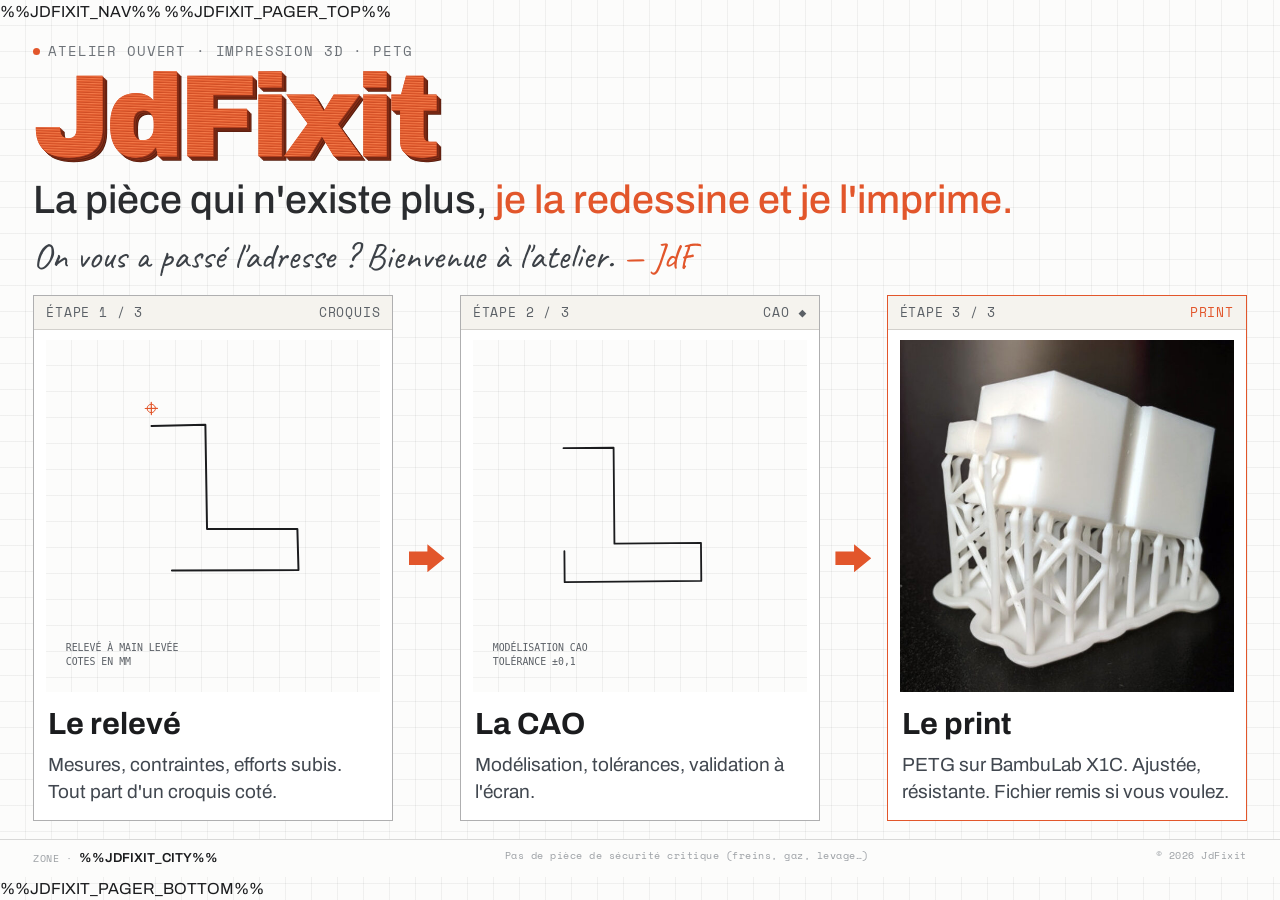
==== commit dd85aa7a: "feat(accueil): schémas animés aux étapes 1 et 2, logo tracé lettre par lettre Même langage que les c" ====
--- a/index.html
+++ b/index.html
@@ -22,7 +22,23 @@
     <!-- Panneau 1 · identité -->
     <section class="panel p-hero">
       <p class="badge mono">ATELIER OUVERT · IMPRESSION 3D · PETG</p>
-      <h1 class="logo logo-hero"><span class="logo-base">JdFixit</span><span class="logo-top" aria-hidden="true">JdFixit</span></h1>
+      <h1 class="logo logo-hero">
+      <span class="sr-only">JdFixit</span>
+      <svg class="jd-logo-svg" viewBox="-1.0 -745 3507.0 815" aria-hidden="true" focusable="false">
+        <defs>
+          <!-- le wordmark, une seule fois : relief et remplissage le réutilisent -->
+          <g id="jd-wm"><path d="M308.0 12.0Q219.0 12.0 155.0 -14.0Q91.0 -40.0 57.0 -95.5Q23.0 -151.0 23.0 -239.0V-248.0H230.0V-240.0Q230.0 -192.0 248.0 -172.5Q266.0 -153.0 301.0 -153.0Q336.0 -153.0 354.0 -172.5Q372.0 -192.0 372.0 -240.0V-688.0H593.0V-239.0Q593.0 -151.0 559.0 -95.5Q525.0 -40.0 461.0 -14.0Q397.0 12.0 308.0 12.0Z"/><path d="M881.0 12.0Q811.0 12.0 761.0 -18.5Q711.0 -49.0 684.5 -110.5Q658.0 -172.0 658.0 -265.0Q658.0 -357.0 684.5 -418.0Q711.0 -479.0 761.0 -509.5Q811.0 -540.0 881.0 -540.0Q909.0 -540.0 935.5 -533.5Q962.0 -527.0 984.5 -513.5Q1007.0 -500.0 1022.0 -479.0H1029.0V-725.0H1228.0V0.0H1066.0L1052.0 -75.0H1045.0Q1017.0 -30.0 975.0 -9.0Q933.0 12.0 881.0 12.0ZM943.0 -135.0Q974.0 -135.0 993.5 -150.0Q1013.0 -165.0 1022.0 -190.5Q1031.0 -216.0 1031.0 -247.0V-280.0Q1031.0 -303.0 1026.0 -323.5Q1021.0 -344.0 1010.5 -359.5Q1000.0 -375.0 983.0 -384.0Q966.0 -393.0 943.0 -393.0Q912.0 -393.0 893.0 -380.0Q874.0 -367.0 865.5 -344.0Q857.0 -321.0 857.0 -290.0V-237.0Q857.0 -206.0 865.5 -183.0Q874.0 -160.0 893.0 -147.5Q912.0 -135.0 943.0 -135.0Z"/><path d="M1318.0 0.0V-688.0H1874.0V-523.0H1539.0V-405.0H1827.0V-247.0H1539.0V0.0Z"/><path d="M1926.0 -590.0V-725.0H2125.0V-590.0ZM1926.0 0.0V-528.0H2125.0V0.0Z"/><path d="M2144.0 0.0 2347.0 -280.0 2164.0 -528.0H2398.0L2482.0 -388.0H2486.0L2570.0 -528.0H2790.0L2604.0 -275.0L2802.0 0.0H2570.0L2470.0 -166.0H2466.0L2365.0 0.0Z"/><path d="M2822.0 -590.0V-725.0H3021.0V-590.0ZM2822.0 0.0V-528.0H3021.0V0.0Z"/><path d="M3320.0 12.0Q3266.0 12.0 3224.5 -0.5Q3183.0 -13.0 3160.0 -44.0Q3137.0 -75.0 3137.0 -129.0V-393.0H3063.0V-528.0H3145.0L3188.0 -688.0H3336.0V-528.0H3448.0V-393.0H3336.0V-192.0Q3336.0 -158.0 3347.0 -140.5Q3358.0 -123.0 3392.0 -123.0H3448.0V-6.0Q3432.0 -1.0 3408.5 3.5Q3385.0 8.0 3361.5 10.0Q3338.0 12.0 3320.0 12.0Z"/></g>
+          <pattern id="jd-stripes" width="21.4" height="21.4" patternUnits="userSpaceOnUse" patternTransform="rotate(2)">
+            <rect width="21.4" height="6" fill="#fb8552"/>
+            <rect width="21.4" height="5.4" y="6" fill="#f26c3c"/>
+            <rect width="21.4" height="6.7" y="11.4" fill="#e2562b"/>
+            <rect width="21.4" height="3.3" y="18.1" fill="#c74a22"/>
+          </pattern>
+        </defs>
+        <g class="jd-logo-ink"><use href="#jd-wm" x="40.0" y="40.0" fill="#551c0d"/><use href="#jd-wm" x="33.3" y="33.3" fill="#7e2b16"/><use href="#jd-wm" x="26.7" y="26.7" fill="#5e200f"/><use href="#jd-wm" x="20.0" y="20.0" fill="#8a2f18"/><use href="#jd-wm" x="13.3" y="13.3" fill="#6e2413"/><use href="#jd-wm" x="6.7" y="6.7" fill="#9a3319"/><use href="#jd-wm" fill="#c9481f"/><use href="#jd-wm" fill="url(#jd-stripes)"/></g>
+        <g class="jd-logo-trace" fill="none" stroke="#1b1c1e" stroke-width="16" stroke-linecap="round" stroke-linejoin="round"><path class="jd-tr jd-tr1" d="M308.0 12.0Q219.0 12.0 155.0 -14.0Q91.0 -40.0 57.0 -95.5Q23.0 -151.0 23.0 -239.0V-248.0H230.0V-240.0Q230.0 -192.0 248.0 -172.5Q266.0 -153.0 301.0 -153.0Q336.0 -153.0 354.0 -172.5Q372.0 -192.0 372.0 -240.0V-688.0H593.0V-239.0Q593.0 -151.0 559.0 -95.5Q525.0 -40.0 461.0 -14.0Q397.0 12.0 308.0 12.0Z"/><path class="jd-tr jd-tr2" d="M881.0 12.0Q811.0 12.0 761.0 -18.5Q711.0 -49.0 684.5 -110.5Q658.0 -172.0 658.0 -265.0Q658.0 -357.0 684.5 -418.0Q711.0 -479.0 761.0 -509.5Q811.0 -540.0 881.0 -540.0Q909.0 -540.0 935.5 -533.5Q962.0 -527.0 984.5 -513.5Q1007.0 -500.0 1022.0 -479.0H1029.0V-725.0H1228.0V0.0H1066.0L1052.0 -75.0H1045.0Q1017.0 -30.0 975.0 -9.0Q933.0 12.0 881.0 12.0ZM943.0 -135.0Q974.0 -135.0 993.5 -150.0Q1013.0 -165.0 1022.0 -190.5Q1031.0 -216.0 1031.0 -247.0V-280.0Q1031.0 -303.0 1026.0 -323.5Q1021.0 -344.0 1010.5 -359.5Q1000.0 -375.0 983.0 -384.0Q966.0 -393.0 943.0 -393.0Q912.0 -393.0 893.0 -380.0Q874.0 -367.0 865.5 -344.0Q857.0 -321.0 857.0 -290.0V-237.0Q857.0 -206.0 865.5 -183.0Q874.0 -160.0 893.0 -147.5Q912.0 -135.0 943.0 -135.0Z"/><path class="jd-tr jd-tr3" d="M1318.0 0.0V-688.0H1874.0V-523.0H1539.0V-405.0H1827.0V-247.0H1539.0V0.0Z"/><path class="jd-tr jd-tr4" d="M1926.0 -590.0V-725.0H2125.0V-590.0ZM1926.0 0.0V-528.0H2125.0V0.0Z"/><path class="jd-tr jd-tr5" d="M2144.0 0.0 2347.0 -280.0 2164.0 -528.0H2398.0L2482.0 -388.0H2486.0L2570.0 -528.0H2790.0L2604.0 -275.0L2802.0 0.0H2570.0L2470.0 -166.0H2466.0L2365.0 0.0Z"/><path class="jd-tr jd-tr6" d="M2822.0 -590.0V-725.0H3021.0V-590.0ZM2822.0 0.0V-528.0H3021.0V0.0Z"/><path class="jd-tr jd-tr7" d="M3320.0 12.0Q3266.0 12.0 3224.5 -0.5Q3183.0 -13.0 3160.0 -44.0Q3137.0 -75.0 3137.0 -129.0V-393.0H3063.0V-528.0H3145.0L3188.0 -688.0H3336.0V-528.0H3448.0V-393.0H3336.0V-192.0Q3336.0 -158.0 3347.0 -140.5Q3358.0 -123.0 3392.0 -123.0H3448.0V-6.0Q3432.0 -1.0 3408.5 3.5Q3385.0 8.0 3361.5 10.0Q3338.0 12.0 3320.0 12.0Z"/></g>
+      </svg>
+    </h1>
       <p class="tagline">La pièce qui n'existe plus, <span class="accent">je la redessine et je l'imprime.</span></p>
       <p class="note hand">On vous a passé l'adresse ? Bienvenue à l'atelier. <span class="accent">— JdF</span></p>
       <p class="swipe-hint mono" aria-hidden="true"><span>GLISSEZ POUR SUIVRE LE PROCÉDÉ</span><span class="swipe-arrow">→</span></p>
@@ -33,7 +49,7 @@
       <span class="step-num" aria-hidden="true">1</span>
       <article class="step">
         <header class="step-head mono"><span>ÉTAPE 1 / 3</span><span class="sh-sep" aria-hidden="true">·</span><span>CROQUIS</span></header>
-        <figure class="step-figure"><img src="assets/etape-1-croquis.webp" alt="Croquis coté à main levée de la pièce à refaire"></figure>
+        <figure class="step-figure figure-schema"><img src="assets/etape-1-croquis.svg" alt="" loading="lazy"></figure>
         <div class="step-body">
           <h3>Le relevé</h3>
           <p>Mesures, contraintes, efforts subis. Tout part d'un croquis coté.</p>
@@ -48,7 +64,7 @@
       <span class="step-num" aria-hidden="true">2</span>
       <article class="step">
         <header class="step-head mono"><span>ÉTAPE 2 / 3</span><span class="sh-sep" aria-hidden="true">·</span><span>CAO ◆</span></header>
-        <figure class="step-figure"><img src="assets/etape-2-cao.png" alt="Modélisation CAO et mise en plan de la pièce"></figure>
+        <figure class="step-figure figure-schema"><img src="assets/etape-2-cao.svg" alt="" loading="lazy"></figure>
         <div class="step-body">
           <h3>La CAO</h3>
           <p>Modélisation, tolérances, validation à l'écran.</p>
--- a/styles.css
+++ b/styles.css
@@ -109,6 +109,45 @@
   @view-transition { navigation: none; }
 }
 
+/* Logo du hero : le wordmark est un SVG (les vraies lettres Archivo 900),
+   ce qui permet de le tracer lettre par lettre avant que l'encre ne
+   prenne — croquis d'abord, objet fini ensuite, comme le reste du site.
+   Le tracé ne joue qu'une fois, au chargement, jamais en boucle. Le logo
+   du header des pages intérieures reste du texte : la migration entre
+   les deux passe toujours par view-transition-name. */
+.jd-logo-svg {
+  display: block;
+  height: 0.815em; /* hauteur du viewBox : l'encre fait 0,737 em */
+  width: auto;
+}
+.jd-logo-ink { animation: jdInk 0.55s ease-out 1.3s both; }
+.jd-logo-trace { animation: jdLift 0.45s ease-in 1.55s both; }
+.jd-tr { stroke-dasharray: var(--len); animation: jdWrite 0.55s ease-in-out both; }
+.jd-tr1 { --len: 2472; animation-delay: 0.05s; }
+.jd-tr2 { --len: 3300; animation-delay: 0.23s; }
+.jd-tr3 { --len: 3064; animation-delay: 0.41s; }
+.jd-tr4 { --len: 2122; animation-delay: 0.59s; }
+.jd-tr5 { --len: 2937; animation-delay: 0.72s; }
+.jd-tr6 { --len: 2122; animation-delay: 0.85s; }
+.jd-tr7 { --len: 2261; animation-delay: 0.98s; }
+@keyframes jdWrite { from { stroke-dashoffset: var(--len); } to { stroke-dashoffset: 0; } }
+@keyframes jdInk { from { opacity: 0; } to { opacity: 1; } }
+@keyframes jdLift { from { opacity: 1; } to { opacity: 0; } }
+@media (prefers-reduced-motion: reduce) {
+  .jd-logo-ink, .jd-tr { animation: none; }
+  .jd-logo-trace { display: none; }
+}
+
+/* Texte réservé aux lecteurs d'écran (le nom derrière le logo dessiné). */
+.sr-only {
+  position: absolute;
+  width: 1px;
+  height: 1px;
+  overflow: hidden;
+  clip-path: inset(50%);
+  white-space: nowrap;
+}
+
 /* Identité --------------------------------------------------------------- */
 .badge {
   display: inline-flex;
@@ -861,6 +900,23 @@
   object-fit: cover; /* une vraie photo remplacera le SVG sans changement CSS */
   display: block;
 }
+
+/* Vignette « schéma animé » : le SVG n'a ni fond ni trame, c'est la
+   vignette qui porte le papier millimétré (même trame que le body). Le
+   dessin est affiché en entier (contain) quelle que soit la hauteur de
+   la vignette : un schéma tronqué ne se lit pas. L'animation vit dans le
+   SVG lui-même — aucun script, et elle se coupe seule si le visiteur a
+   demandé moins de mouvement. Sert aux cartes Matériel comme aux étapes
+   de l'accueil — placée après elles pour l'emporter sur leur fond. */
+.figure-schema {
+  background-color: var(--paper);
+  background-image:
+    linear-gradient(rgba(27, 28, 30, 0.055) 1px, transparent 1px),
+    linear-gradient(90deg, rgba(27, 28, 30, 0.055) 1px, transparent 1px);
+  background-size: 26px 26px;
+  background-position: -1px -1px;
+}
+.figure-schema img { object-fit: contain; }
 .equip-body {
   padding: 12px 14px 16px;
   display: flex;
